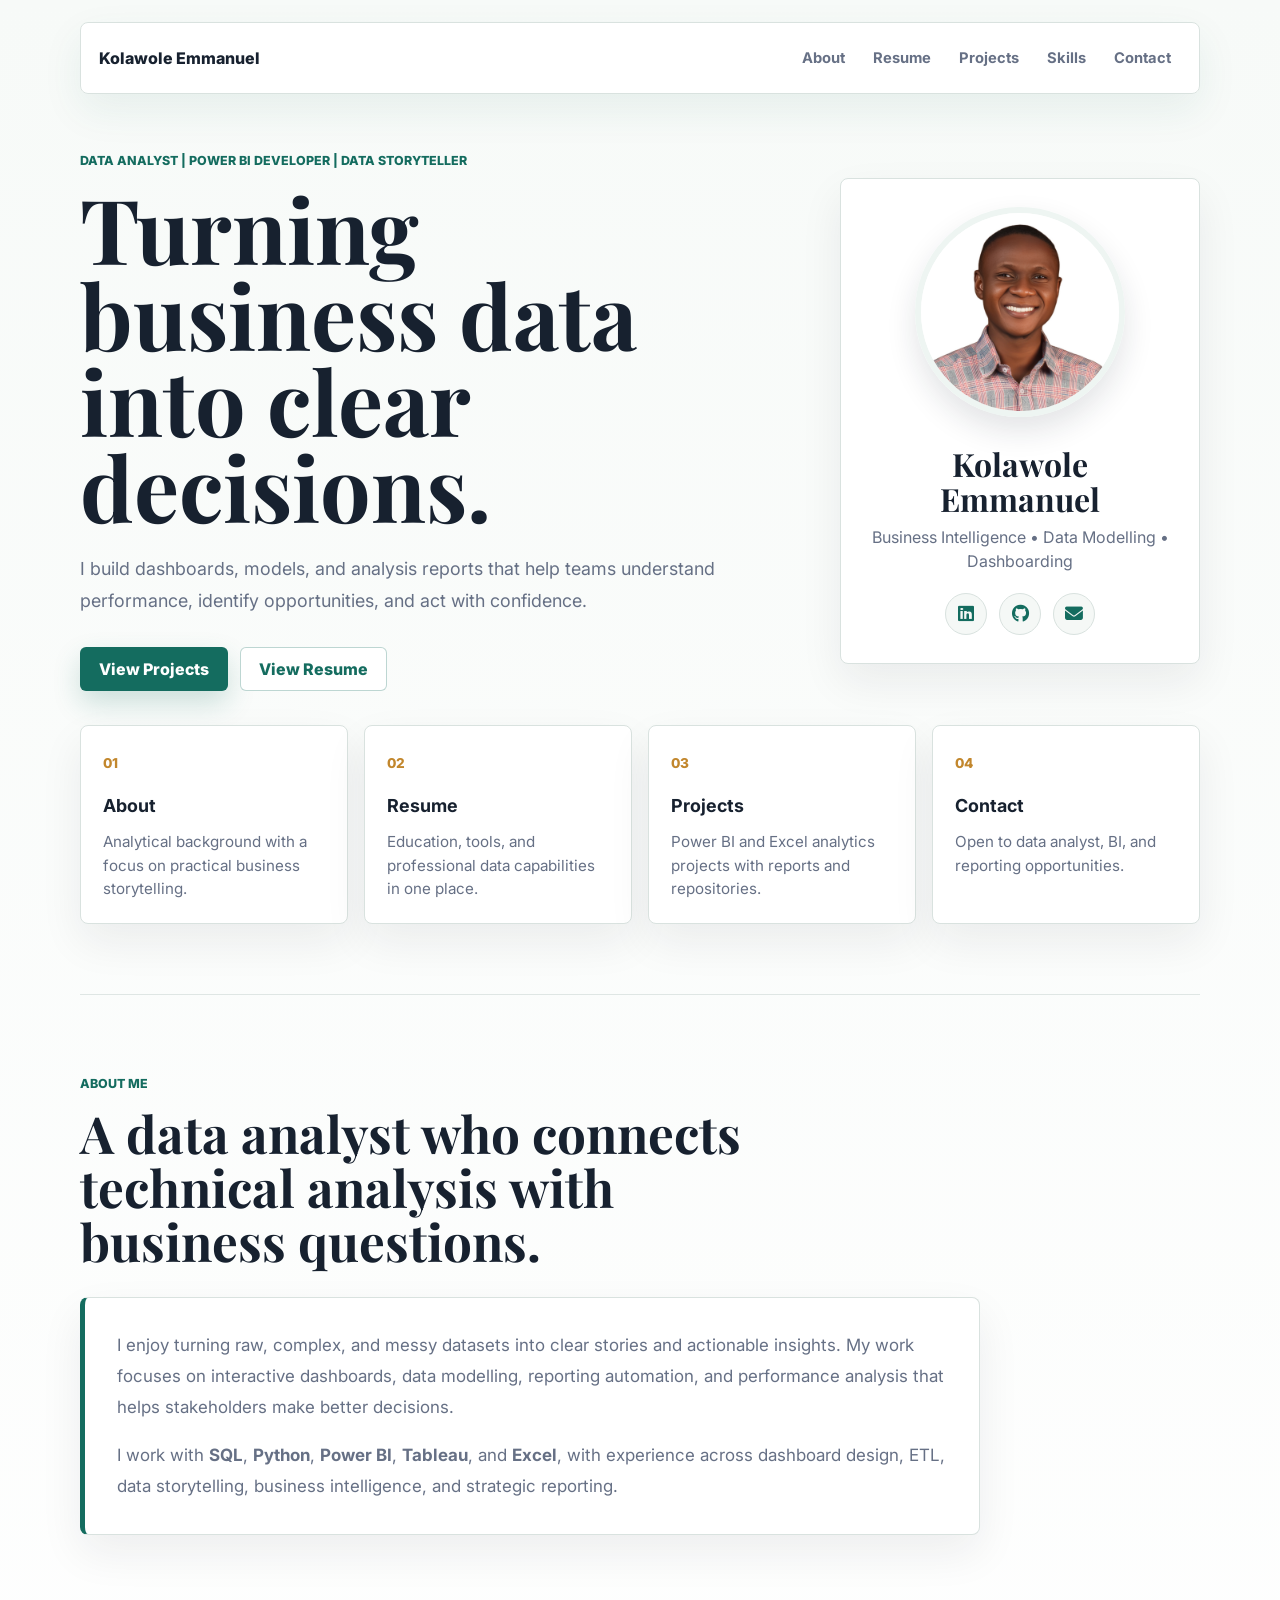
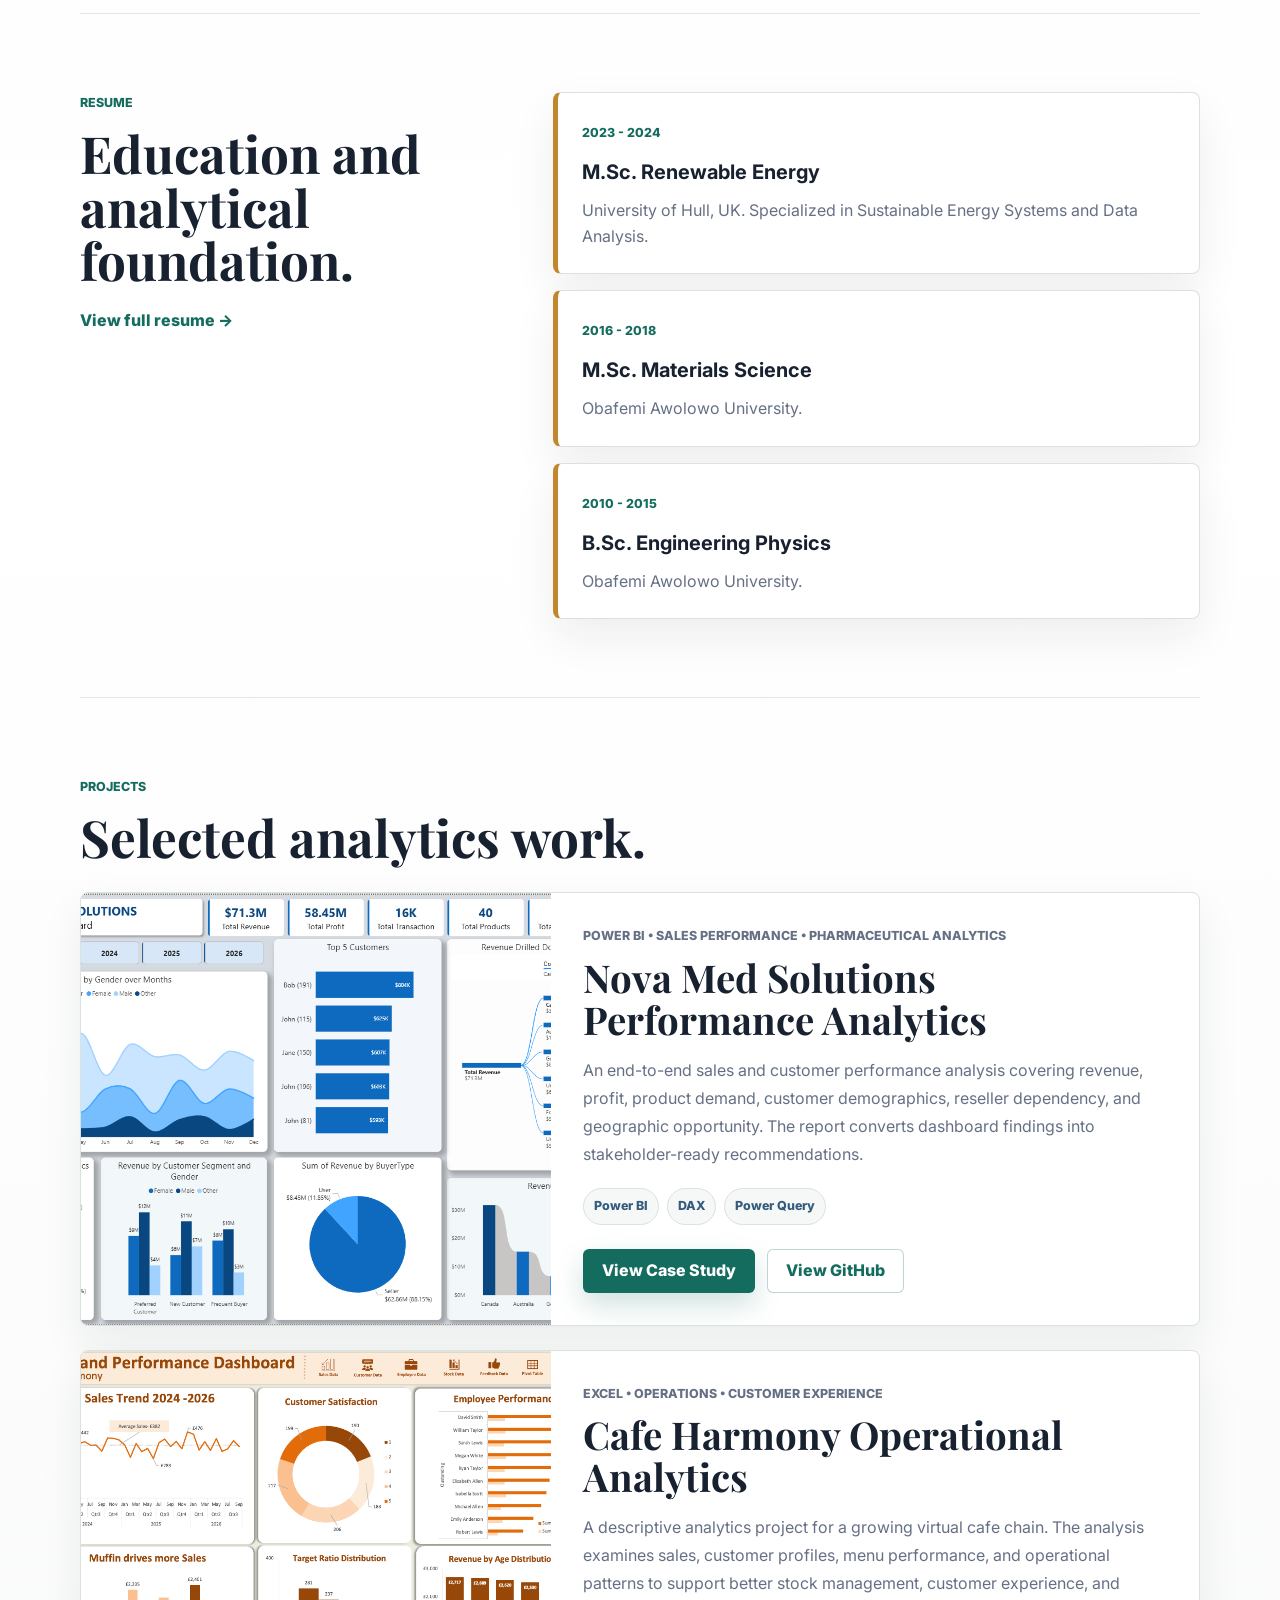
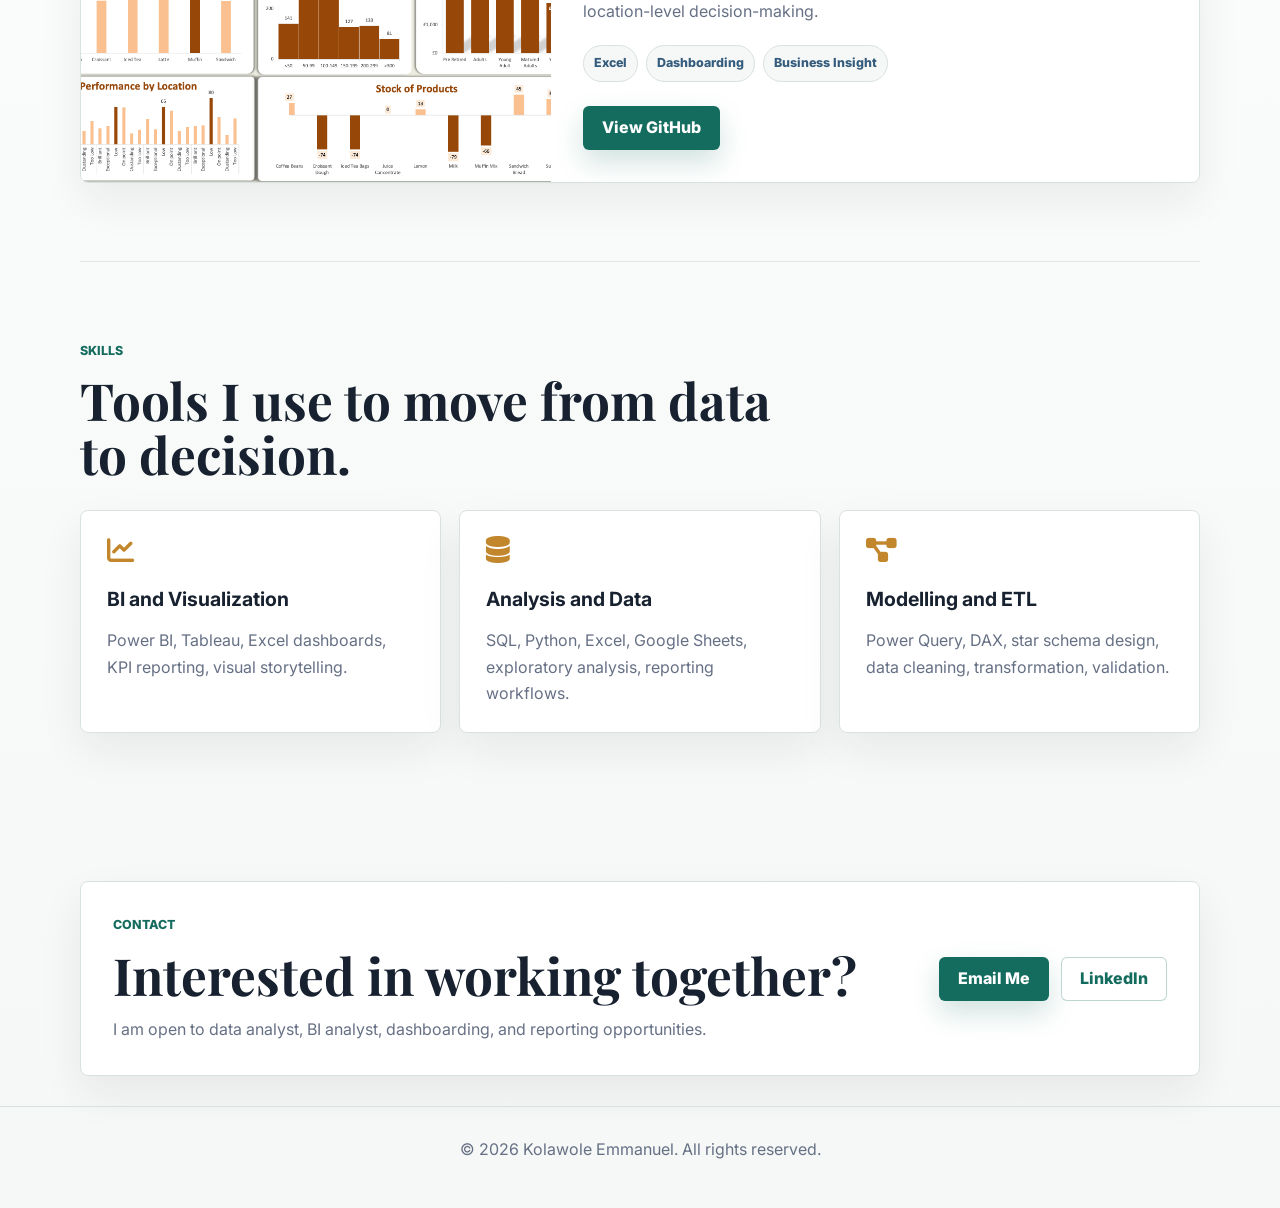
==== index.html @ 729e96c5 "Redesign portfolio homepage" ====
<!DOCTYPE html>
<html lang="en">
<head>
    <meta charset="UTF-8">
    <meta name="viewport" content="width=device-width, initial-scale=1.0">
    <title>Kolawole Emmanuel | Data Analyst Portfolio</title>

    <link rel="icon" type="image/png" sizes="32x32" href="favicon-32x32.png">
    <link rel="apple-touch-icon" href="favicon-32x32.png">

    <link rel="preconnect" href="https://fonts.googleapis.com">
    <link rel="preconnect" href="https://fonts.gstatic.com" crossorigin>
    <link href="https://fonts.googleapis.com/css2?family=Inter:wght@400;500;600;700;800&family=Playfair+Display:wght@600;700&display=swap" rel="stylesheet">

    <link rel="stylesheet" href="https://cdnjs.cloudflare.com/ajax/libs/font-awesome/6.4.2/css/all.min.css">
    <link rel="stylesheet" href="assets/css/style.css">
</head>
<body class="home-page">

<nav class="home-nav" aria-label="Main navigation">
    <a class="nav-brand" href="#home">Kolawole Emmanuel</a>
    <div class="nav-links">
        <a href="#about">About</a>
        <a href="#resume">Resume</a>
        <a href="#projects">Projects</a>
        <a href="#skills">Skills</a>
        <a href="#contact">Contact</a>
    </div>
</nav>

<main id="home">
    <section class="home-hero">
        <div class="hero-grid">
            <div class="hero-copy">
                <p class="eyebrow">Data Analyst | Power BI Developer | Data Storyteller</p>
                <h1>Turning business data into clear decisions.</h1>
                <p class="hero-summary">
                    I build dashboards, models, and analysis reports that help teams understand performance,
                    identify opportunities, and act with confidence.
                </p>
                <div class="hero-actions">
                    <a class="primary-action" href="#projects">View Projects</a>
                    <a class="secondary-action" href="assets/Mycv.pdf" target="_blank">View Resume</a>
                </div>
            </div>

            <aside class="profile-panel" aria-label="Profile summary">
                <img src="assets/images/profile-pic.jpg" alt="Kolawole Emmanuel" class="profile-portrait">
                <h2>Kolawole Emmanuel</h2>
                <p>Business Intelligence • Data Modelling • Dashboarding</p>
                <div class="profile-links">
                    <a href="https://www.linkedin.com/in/emmanuelokolawole" target="_blank" aria-label="LinkedIn"><i class="fab fa-linkedin"></i></a>
                    <a href="https://github.com/EmmaKola" target="_blank" aria-label="GitHub"><i class="fab fa-github"></i></a>
                    <a href="mailto:emmakola20@gmail.com" aria-label="Email"><i class="fas fa-envelope"></i></a>
                </div>
            </aside>
        </div>

        <div class="quick-cards" aria-label="Portfolio highlights">
            <a class="quick-card" href="#about">
                <span>01</span>
                <h3>About</h3>
                <p>Analytical background with a focus on practical business storytelling.</p>
            </a>
            <a class="quick-card" href="#resume">
                <span>02</span>
                <h3>Resume</h3>
                <p>Education, tools, and professional data capabilities in one place.</p>
            </a>
            <a class="quick-card" href="#projects">
                <span>03</span>
                <h3>Projects</h3>
                <p>Power BI and Excel analytics projects with reports and repositories.</p>
            </a>
            <a class="quick-card" href="#contact">
                <span>04</span>
                <h3>Contact</h3>
                <p>Open to data analyst, BI, and reporting opportunities.</p>
            </a>
        </div>
    </section>

    <section id="about" class="home-section">
        <div class="section-heading">
            <p class="eyebrow">About Me</p>
            <h2>A data analyst who connects technical analysis with business questions.</h2>
        </div>
        <div class="about-panel">
            <p>
                I enjoy turning raw, complex, and messy datasets into clear stories and actionable insights.
                My work focuses on interactive dashboards, data modelling, reporting automation, and performance
                analysis that helps stakeholders make better decisions.
            </p>
            <p>
                I work with <strong>SQL</strong>, <strong>Python</strong>, <strong>Power BI</strong>,
                <strong>Tableau</strong>, and <strong>Excel</strong>, with experience across dashboard design,
                ETL, data storytelling, business intelligence, and strategic reporting.
            </p>
        </div>
    </section>

    <section id="resume" class="home-section split-section">
        <div class="section-heading">
            <p class="eyebrow">Resume</p>
            <h2>Education and analytical foundation.</h2>
            <a class="text-link" href="assets/Mycv.pdf" target="_blank">View full resume →</a>
        </div>
        <div class="timeline">
            <article class="timeline-item">
                <span>2023 - 2024</span>
                <h3>M.Sc. Renewable Energy</h3>
                <p>University of Hull, UK. Specialized in Sustainable Energy Systems and Data Analysis.</p>
            </article>
            <article class="timeline-item">
                <span>2016 - 2018</span>
                <h3>M.Sc. Materials Science</h3>
                <p>Obafemi Awolowo University.</p>
            </article>
            <article class="timeline-item">
                <span>2010 - 2015</span>
                <h3>B.Sc. Engineering Physics</h3>
                <p>Obafemi Awolowo University.</p>
            </article>
        </div>
    </section>

    <section id="projects" class="home-section">
        <div class="section-heading">
            <p class="eyebrow">Projects</p>
            <h2>Selected analytics work.</h2>
        </div>

        <div class="featured-projects">
            <article class="featured-project">
                <img src="assets/images/Nova Med Customer Dashboard.png" alt="Nova Med Solutions dashboard preview">
                <div class="project-details">
                    <p class="project-type">Power BI • Sales Performance • Pharmaceutical Analytics</p>
                    <h3>Nova Med Solutions Performance Analytics</h3>
                    <p>
                        An end-to-end sales and customer performance analysis covering revenue, profit,
                        product demand, customer demographics, reseller dependency, and geographic opportunity.
                        The report converts dashboard findings into stakeholder-ready recommendations.
                    </p>
                    <div class="project-meta">
                        <span>Power BI</span>
                        <span>DAX</span>
                        <span>Power Query</span>
                    </div>
                    <div class="project-actions">
                        <a class="primary-action" href="project.html">View Case Study</a>
                        <a class="secondary-action" href="https://github.com/EmmaKola/Nova-Med-Solutions" target="_blank">View GitHub</a>
                    </div>
                </div>
            </article>

            <article class="featured-project">
                <img src="assets/images/Cafe-Harmony.png" alt="Cafe Harmony analytics dashboard preview">
                <div class="project-details">
                    <p class="project-type">Excel • Operations • Customer Experience</p>
                    <h3>Cafe Harmony Operational Analytics</h3>
                    <p>
                        A descriptive analytics project for a growing virtual cafe chain. The analysis examines
                        sales, customer profiles, menu performance, and operational patterns to support better
                        stock management, customer experience, and location-level decision-making.
                    </p>
                    <div class="project-meta">
                        <span>Excel</span>
                        <span>Dashboarding</span>
                        <span>Business Insight</span>
                    </div>
                    <div class="project-actions">
                        <a class="primary-action" href="https://github.com/EmmaKola/Cafe-Harmony-Operational-Analytics" target="_blank">View GitHub</a>
                    </div>
                </div>
            </article>
        </div>
    </section>

    <section id="skills" class="home-section">
        <div class="section-heading">
            <p class="eyebrow">Skills</p>
            <h2>Tools I use to move from data to decision.</h2>
        </div>
        <div class="skill-grid">
            <div class="skill-card">
                <i class="fas fa-chart-line"></i>
                <h3>BI and Visualization</h3>
                <p>Power BI, Tableau, Excel dashboards, KPI reporting, visual storytelling.</p>
            </div>
            <div class="skill-card">
                <i class="fas fa-database"></i>
                <h3>Analysis and Data</h3>
                <p>SQL, Python, Excel, Google Sheets, exploratory analysis, reporting workflows.</p>
            </div>
            <div class="skill-card">
                <i class="fas fa-diagram-project"></i>
                <h3>Modelling and ETL</h3>
                <p>Power Query, DAX, star schema design, data cleaning, transformation, validation.</p>
            </div>
        </div>
    </section>

    <section id="contact" class="home-section contact-strip">
        <div>
            <p class="eyebrow">Contact</p>
            <h2>Interested in working together?</h2>
            <p>I am open to data analyst, BI analyst, dashboarding, and reporting opportunities.</p>
        </div>
        <div class="contact-actions">
            <a class="primary-action" href="mailto:emmakola20@gmail.com">Email Me</a>
            <a class="secondary-action" href="https://www.linkedin.com/in/emmanuelokolawole" target="_blank">LinkedIn</a>
        </div>
    </section>
</main>

<footer class="home-footer">
    <p>&copy; 2026 Kolawole Emmanuel. All rights reserved.</p>
</footer>

<script src="assets/js/main.js"></script>

</body>
</html>
---- assets/css/style.css ----
/* --- 1. Variables (Modern Tech Palette) --- */
:root {
    /* This template uses a professional "Modern Tech" color scheme. */
    --primary-color: #1A2A4C;   /* Midnight Blue */
    --secondary-color: #3D5A80; /* Slate Blue */
    --accent-color: #29B6F6;    /* Vivid Sky Blue */

    /* --- Shared Variables (These usually don't need to change) --- */
    --light-bg-color: #F8F9FA;
    --white-color: #ffffff;
    --dark-text-color: #343A40;
    --light-text-color: #6c757d;
    --card-bg-color: #ffffff;
    
    /* Fonts */
    --font-heading: 'Playfair Display', serif;
    --font-body: 'Lato', sans-serif;
}

/* --- 2. Base & Reset Styles --- */
* {
    margin: 0;
    padding: 0;
    box-sizing: border-box;
}

html {
    scroll-behavior: smooth;
}

body {
    font-family: var(--font-body);
    font-weight: 400;
    line-height: 1.8;
    background-color: var(--light-bg-color);
    color: var(--dark-text-color);
}

.container {
    width: 90%;
    max-width: 1100px;
    margin: 0 auto;
    padding: 0 20px;
}

a {
    text-decoration: none;
    color: var(--accent-color);
    transition: all 0.3s ease-in-out;
}

a:hover {
    opacity: 0.8;
}

img {
    max-width: 100%;
    height: auto;
}

/* --- 3. Header --- */
header {
    background: var(--primary-color);
    color: var(--white-color);
    padding: 70px 0;
    text-align: center;
}

header h1 {
    font-family: var(--font-heading);
    font-size: 4rem;
    font-weight: 700;
    margin-bottom: 15px;
    letter-spacing: 1px;
}

header p {
    font-size: 1.3rem;
    font-weight: 300;
    opacity: 0.9;
    margin-bottom: 35px;
}

/* --- 3.5 Social Icons --- */
.social-links a {
    color: var(--white-color);
    font-size: 1.6rem;
    margin: 0 15px;
    transition: transform 0.3s ease, color 0.3s ease;
    display: inline-block;
}

.social-links a:hover {
    color: var(--accent-color);
    transform: translateY(-3px);
}

/* --- 4. Navigation --- */
nav {
    background-color: rgba(26, 42, 76, 0.95); /* Adjusted for new primary color */
    backdrop-filter: blur(5px);
    position: sticky;
    top: 0;
    z-index: 1000;
    border-bottom: 1px solid var(--secondary-color);
}

nav ul {
    display: flex;
    justify-content: center;
    list-style: none;
    padding: 10px 0;
}

nav ul li a {
    color: var(--white-color);
    font-weight: 400;
    padding: 15px 25px;
    font-size: 1rem;
    letter-spacing: 0.5px;
    position: relative;
}

nav ul li a::after {
    content: '';
    position: absolute;
    bottom: 10px;
    left: 50%;
    transform: translateX(-50%);
    width: 0;
    height: 2px;
    background-color: var(--accent-color);
    transition: width 0.4s ease;
}

nav ul li a:hover::after {
    width: 50%;
}

/* --- 5. Sections --- */
.section {
    padding: 100px 0;
}

.section h2 {
    text-align: center;
    font-family: var(--font-heading);
    font-size: 3rem;
    font-weight: 700;
    margin-bottom: 70px;
    position: relative;
    color: var(--primary-color);
}

.section h2::after {
    content: '';
    position: absolute;
    bottom: -20px;
    left: 50%;
    transform: translateX(-50%);
    width: 70px;
    height: 3px;
    background: var(--accent-color);
}

/* --- 5.1 About Section --- */
.about-content {
    display: flex;
    align-items: center;
    gap: 60px;
    max-width: 960px;
    margin: 0 auto;
    text-align: left;
}

.profile-photo {
    width: 280px;
    height: 280px;
    border-radius: 50%;
    object-fit: cover;
    border: 7px solid var(--white-color);
    box-shadow: 0 10px 30px rgba(0, 0, 0, 0.1);
}

.about-text {
    flex: 1;
}

.about-text p {
    font-size: 1.1rem;
    margin-bottom: 15px;
    line-height: 1.9;
}

/* --- 5.5 Project Cards --- */
.projects-grid {
    display: grid;
    grid-template-columns: repeat(auto-fit, minmax(340px, 1fr));
    gap: 40px;
}

.project-card {
    background: var(--card-bg-color);
    border-radius: 5px;
    overflow: hidden;
    box-shadow: 0 8px 25px rgba(0, 0, 0, 0.05);
    transition: transform 0.4s ease, box-shadow 0.4s ease;
    display: flex;
    flex-direction: column;
}

.project-card:hover {
    transform: translateY(-12px);
    box-shadow: 0 20px 40px rgba(0, 0, 0, 0.1);
}

.project-card img {
    width: 100%;
    height: 220px;
    object-fit: cover;
}

.project-card-content {
    padding: 30px;
    flex-grow: 1;
    display: flex;
    flex-direction: column;
}

.project-card-content h3 {
    font-family: var(--font-heading);
    font-size: 1.8rem;
    margin-bottom: 15px;
    color: var(--primary-color);
}

.project-card-content p {
    color: var(--light-text-color);
    margin-bottom: 30px;
    flex-grow: 1;
}

.project-buttons {
    display: flex;
    gap: 15px;
    margin-top: auto;
}

.btn {
    display: inline-block;
    background: var(--primary-color);
    color: var(--white-color);
    padding: 12px 20px;
    border-radius: 5px;
    font-weight: 700;
    text-align: center;
    transition: all 0.3s ease;
    flex: 1;
    letter-spacing: 0.5px;
    border: 2px solid transparent;
}

.btn:hover {
    background: var(--accent-color);
    color: var(--white-color);
    transform: translateY(-2px);
}

.btn-secondary {
    background: transparent;
    color: var(--primary-color);
    border: 2px solid var(--primary-color);
}

.btn-secondary:hover {
    background: var(--primary-color);
    color: var(--white-color);
}


/* --- 6. Tabular Skills Section --- */
#skills .container {
    max-width: 1100px;
}

.skills-table {
    display: grid;
    grid-template-columns: repeat(3, 1fr);
    gap: 20px;
    margin-top: 50px;
    background-color: var(--card-bg-color);
    padding: 40px;
    border-radius: 8px;
    box-shadow: 0 10px 40px rgba(0, 0, 0, 0.07);
}

.skill-column {
    padding: 0 20px;
}

.skill-column:not(:last-child) {
    border-right: 1px solid #e9ecef;
}

.skill-header {
    display: flex;
    align-items: center;
    margin-bottom: 25px;
}

.skill-header i {
    font-size: 2rem;
    color: var(--accent-color);
    margin-right: 15px;
    width: 40px;
}

.skill-header h3 {
    font-family: var(--font-heading);
    font-size: 1.7rem;
    color: var(--primary-color);
}

.skill-list {
    list-style: none;
    padding-left: 0;
}

.skill-list li {
    padding: 12px 0;
    font-size: 1.05rem;
    color: var(--dark-text-color);
    border-bottom: 1px solid #f1f3f5;
    position: relative;
    padding-left: 25px;
}

.skill-list li::before {
    content: '›';
    position: absolute;
    left: 0;
    top: 12px;
    color: var(--accent-color);
    font-weight: 700;
    font-size: 1.2rem;
}

.skill-list li:last-child {
    border-bottom: none;
}

/* --- 7. Contact Form --- */
#contact .container {
    max-width: 800px;
}

.contact-form {
    max-width: 700px;
    margin: 0 auto;
    background: var(--card-bg-color);
    padding: 40px;
    border-radius: 8px;
    box-shadow: 0 10px 40px rgba(0, 0, 0, 0.07);
}

.form-group {
    margin-bottom: 25px;
}

.contact-form label {
    display: block;
    margin-bottom: 8px;
    font-weight: 500;
    font-size: 1rem;
    color: var(--dark-text-color);
}

.contact-form input,
.contact-form textarea {
    width: 100%;
    padding: 15px;
    border: 1px solid #ccc;
    border-radius: 5px;
    font-family: var(--font-body);
    font-size: 1rem;
    transition: border-color 0.3s ease, box-shadow 0.3s ease;
}

.contact-form input:focus,
.contact-form textarea:focus {
    outline: none;
    border-color: var(--accent-color);
    box-shadow: 0 0 0 3px rgba(41, 182, 246, 0.25); /* Adjusted for new accent color */
}

.contact-form button.btn {
    width: 100%;
    padding: 15px;
    font-size: 1.1rem;
    font-weight: 700;
    letter-spacing: 0.5px;
    border: none;
    cursor: pointer;
}

/* --- 8. Footer --- */
footer {
    background: var(--primary-color);
    color: var(--white-color);
    text-align: center;
    padding: 40px 0;
    margin-top: 80px;
}

footer p {
    opacity: 0.7;
}

/* -----------------------------------------
   RECRUITER PORTFOLIO HOMEPAGE
------------------------------------------*/

.home-page {
    --home-ink: #17212f;
    --home-muted: #667085;
    --home-line: #d9e2df;
    --home-surface: #ffffff;
    --home-soft: #f5f8f6;
    --home-green: #146c5f;
    --home-green-dark: #0e4f46;
    --home-gold: #c2872d;
    --home-blue: #355c7d;
    font-family: 'Inter', var(--font-body);
    color: var(--home-ink);
    background:
        linear-gradient(180deg, #f7faf8 0%, #ffffff 45%, #f5f8f6 100%);
}

.home-page main {
    width: min(1120px, calc(100% - 40px));
    margin: 0 auto;
}

.home-nav {
    width: min(1120px, calc(100% - 40px));
    margin: 22px auto 0;
    padding: 14px 18px;
    background: rgba(255, 255, 255, 0.92);
    border: 1px solid var(--home-line);
    border-radius: 8px;
    box-shadow: 0 16px 40px rgba(20, 108, 95, 0.08);
    display: flex;
    justify-content: space-between;
    align-items: center;
    position: sticky;
    top: 12px;
    z-index: 50;
    backdrop-filter: blur(12px);
}

.home-nav .nav-brand {
    color: var(--home-ink);
    font-weight: 800;
    letter-spacing: 0;
}

.home-nav .nav-links {
    display: flex;
    gap: 8px;
    align-items: center;
}

.home-nav .nav-links a {
    color: var(--home-muted);
    font-weight: 700;
    font-size: 0.92rem;
    padding: 8px 10px;
    border-radius: 6px;
}

.home-nav .nav-links a:hover {
    color: var(--home-green);
    background: rgba(20, 108, 95, 0.08);
    opacity: 1;
}

.home-hero {
    min-height: calc(100vh - 96px);
    display: flex;
    flex-direction: column;
    justify-content: center;
    gap: 34px;
    padding: 56px 0 70px;
}

.hero-grid {
    display: grid;
    grid-template-columns: minmax(0, 1.25fr) 360px;
    gap: 44px;
    align-items: center;
}

.eyebrow {
    color: var(--home-green);
    font-size: 0.78rem;
    font-weight: 800;
    letter-spacing: 0;
    text-transform: uppercase;
    margin-bottom: 12px;
}

.hero-copy h1,
.section-heading h2,
.contact-strip h2 {
    font-family: 'Playfair Display', var(--font-heading);
    letter-spacing: 0;
    color: var(--home-ink);
}

.hero-copy h1 {
    font-size: clamp(3rem, 7vw, 6.4rem);
    line-height: 0.96;
    max-width: 780px;
    margin-bottom: 24px;
}

.hero-summary {
    max-width: 650px;
    color: var(--home-muted);
    font-size: 1.12rem;
    line-height: 1.8;
    margin-bottom: 30px;
}

.hero-actions,
.project-actions,
.contact-actions {
    display: flex;
    flex-wrap: wrap;
    gap: 12px;
}

.primary-action,
.secondary-action {
    display: inline-flex;
    align-items: center;
    justify-content: center;
    min-height: 44px;
    padding: 11px 18px;
    border-radius: 6px;
    font-weight: 800;
    line-height: 1.2;
    border: 1px solid transparent;
}

.primary-action {
    background: var(--home-green);
    color: #ffffff;
    box-shadow: 0 12px 28px rgba(20, 108, 95, 0.2);
}

.primary-action:hover {
    background: var(--home-green-dark);
    color: #ffffff;
    opacity: 1;
    transform: translateY(-2px);
}

.secondary-action {
    color: var(--home-green);
    border-color: rgba(20, 108, 95, 0.28);
    background: #ffffff;
}

.secondary-action:hover {
    border-color: var(--home-green);
    color: var(--home-green-dark);
    opacity: 1;
    transform: translateY(-2px);
}

.profile-panel,
.quick-card,
.about-panel,
.timeline-item,
.featured-project,
.skill-card,
.contact-strip {
    background: var(--home-surface);
    border: 1px solid var(--home-line);
    border-radius: 8px;
    box-shadow: 0 18px 44px rgba(23, 33, 47, 0.07);
}

.profile-panel {
    padding: 28px;
    text-align: center;
}

.profile-portrait {
    width: 210px;
    height: 210px;
    object-fit: cover;
    border-radius: 50%;
    border: 6px solid #eef5f2;
    box-shadow: 0 14px 30px rgba(23, 33, 47, 0.12);
    margin-bottom: 20px;
}

.profile-panel h2 {
    font-family: 'Playfair Display', var(--font-heading);
    color: var(--home-ink);
    font-size: 2rem;
    line-height: 1.1;
    margin-bottom: 8px;
}

.profile-panel p {
    color: var(--home-muted);
    line-height: 1.5;
}

.profile-links {
    display: flex;
    justify-content: center;
    gap: 12px;
    margin-top: 20px;
}

.profile-links a {
    width: 42px;
    height: 42px;
    display: inline-grid;
    place-items: center;
    border-radius: 50%;
    background: var(--home-soft);
    color: var(--home-green);
    border: 1px solid var(--home-line);
    font-size: 1.12rem;
}

.profile-links a:hover {
    background: var(--home-green);
    color: #ffffff;
    opacity: 1;
}

.quick-cards {
    display: grid;
    grid-template-columns: repeat(4, 1fr);
    gap: 16px;
}

.quick-card {
    padding: 22px;
    color: var(--home-ink);
}

.quick-card:hover {
    transform: translateY(-4px);
    opacity: 1;
    border-color: rgba(20, 108, 95, 0.34);
}

.quick-card span {
    display: inline-block;
    color: var(--home-gold);
    font-weight: 800;
    font-size: 0.85rem;
    margin-bottom: 14px;
}

.quick-card h3,
.skill-card h3,
.timeline-item h3,
.project-details h3 {
    color: var(--home-ink);
    letter-spacing: 0;
}

.quick-card h3 {
    font-size: 1.12rem;
    margin-bottom: 8px;
}

.quick-card p {
    color: var(--home-muted);
    line-height: 1.55;
    font-size: 0.95rem;
}

.home-section {
    padding: 78px 0;
    border-top: 1px solid rgba(217, 226, 223, 0.8);
}

.section-heading {
    max-width: 720px;
    margin-bottom: 28px;
}

.section-heading h2,
.contact-strip h2 {
    font-size: clamp(2.1rem, 4vw, 3.5rem);
    line-height: 1.05;
}

.about-panel {
    padding: 32px;
    max-width: 900px;
    border-left: 5px solid var(--home-green);
}

.about-panel p {
    color: var(--home-muted);
    font-size: 1.06rem;
    line-height: 1.85;
}

.about-panel p + p {
    margin-top: 16px;
}

.split-section {
    display: grid;
    grid-template-columns: 0.8fr 1.2fr;
    gap: 42px;
    align-items: start;
}

.text-link {
    display: inline-block;
    margin-top: 18px;
    color: var(--home-green);
    font-weight: 800;
}

.timeline {
    display: grid;
    gap: 16px;
}

.timeline-item {
    padding: 24px;
    border-left: 5px solid var(--home-gold);
}

.timeline-item span,
.project-type {
    color: var(--home-green);
    font-size: 0.78rem;
    font-weight: 800;
    letter-spacing: 0;
    text-transform: uppercase;
}

.timeline-item h3 {
    margin: 8px 0;
    font-size: 1.25rem;
}

.timeline-item p {
    color: var(--home-muted);
    line-height: 1.6;
}

.featured-projects {
    display: grid;
    gap: 24px;
}

.featured-project {
    display: grid;
    grid-template-columns: 42% 1fr;
    overflow: hidden;
}

.featured-project img {
    width: 100%;
    height: 100%;
    min-height: 330px;
    object-fit: cover;
    background: var(--home-soft);
}

.project-details {
    padding: 32px;
}

.project-details h3 {
    font-family: 'Playfair Display', var(--font-heading);
    font-size: clamp(1.75rem, 3vw, 2.45rem);
    line-height: 1.08;
    margin: 10px 0 16px;
}

.project-details p {
    color: var(--home-muted);
    line-height: 1.75;
}

.project-meta {
    display: flex;
    flex-wrap: wrap;
    gap: 8px;
    margin: 20px 0 24px;
}

.project-meta span {
    background: var(--home-soft);
    color: var(--home-blue);
    border: 1px solid var(--home-line);
    border-radius: 999px;
    padding: 6px 10px;
    font-weight: 800;
    font-size: 0.78rem;
}

.skill-grid {
    display: grid;
    grid-template-columns: repeat(3, 1fr);
    gap: 18px;
}

.skill-card {
    padding: 26px;
}

.skill-card i {
    color: var(--home-gold);
    font-size: 1.7rem;
    margin-bottom: 18px;
}

.skill-card h3 {
    font-size: 1.22rem;
    margin-bottom: 10px;
}

.skill-card p {
    color: var(--home-muted);
    line-height: 1.65;
}

.contact-strip {
    display: flex;
    align-items: center;
    justify-content: space-between;
    gap: 24px;
    padding: 32px;
    margin: 70px 0 30px;
    border-top: 1px solid var(--home-line);
}

.contact-strip p:not(.eyebrow) {
    color: var(--home-muted);
    margin-top: 12px;
}

.home-footer {
    background: transparent;
    color: var(--home-muted);
    margin-top: 0;
    padding: 28px 20px 44px;
    border-top: 1px solid var(--home-line);
}

.home-footer p {
    opacity: 1;
}

@media (max-width: 920px) {
    .home-nav {
        align-items: flex-start;
        gap: 14px;
        flex-direction: column;
    }

    .home-nav .nav-links {
        width: 100%;
        flex-wrap: wrap;
    }

    .hero-grid,
    .split-section,
    .featured-project {
        grid-template-columns: 1fr;
    }

    .profile-panel {
        max-width: 420px;
        margin: 0 auto;
    }

    .quick-cards,
    .skill-grid {
        grid-template-columns: repeat(2, 1fr);
    }

    .featured-project img {
        min-height: 260px;
    }
}

@media (max-width: 640px) {
    .home-page main,
    .home-nav {
        width: min(100% - 24px, 1120px);
    }

    .home-nav .nav-links a {
        padding: 7px 8px;
        font-size: 0.86rem;
    }

    .home-hero {
        padding-top: 38px;
        min-height: auto;
    }

    .quick-cards,
    .skill-grid {
        grid-template-columns: 1fr;
    }

    .profile-portrait {
        width: 170px;
        height: 170px;
    }

    .about-panel,
    .project-details,
    .timeline-item,
    .skill-card,
    .contact-strip {
        padding: 22px;
    }

    .contact-strip {
        flex-direction: column;
        align-items: flex-start;
    }

    .project-actions,
    .hero-actions,
    .contact-actions {
        width: 100%;
    }

    .primary-action,
    .secondary-action {
        width: 100%;
    }
}

/* --- 9. Responsive Design --- */
@media (max-width: 992px) {
    .skills-table {
        grid-template-columns: 1fr 1fr;
    }
    .skill-column:nth-child(2) {
        border-right: none;
    }
}

@media (max-width: 768px) {
    header h1 {
        font-size: 2.8rem;
    }
    
    .about-content {
        flex-direction: column;
        text-align: center;
    }

    #projects .container {
        padding: 0 5px; 
    }

    .projects-grid {
        grid-template-columns: repeat(2, 1fr);
    }

    .skills-table {
        grid-template-columns: 1fr;
        padding: 20px;
        gap: 40px;
    }

    .skill-column:not(:last-child) {
        border-right: none;
        border-bottom: 1px solid #e9ecef;
        padding-bottom: 30px;
    }
}

#education {
    margin-top: 2rem;
}

#education h3 {
     font-family: var(--font-heading);
    font-size: 1.8rem;
    font-weight: 600;
    color: #1A2A4C;
    margin-bottom: 1.5rem;
}

.education-item {
    background: #ffffff;
    padding: 1.5rem;
    border-radius: 12px;
    margin-bottom: 1.2rem;
    box-shadow: 0 4px 12px rgba(0,0,0,0.08);
    transition: transform 0.25s ease, box-shadow 0.25s ease;
    border-left: 5px solid #29B6F6; /* Accent stripe */
}

.education-item:hover {
    transform: translateY(-4px);
    box-shadow: 0 8px 20px rgba(0,0,0,0.12);
}

.education-item h4 {
    margin-bottom: 0.5rem;
    color: #1A2A4C;
}

.education-item p {
    line-height: 1.6;
    color: #444;
}

/* -----------------------------------------
   NOVA MED SOLUTIONS PAGE STYLES
------------------------------------------*/

/* Back Button */
.back-btn {
    position: fixed;
    top: 20px;
    left: 20px;
    font-size: 1.4rem;
    color: var(--primary-color);
    text-decoration: none;
    z-index: 1000;
    transition: 0.3s ease;
}

.back-btn:hover {
    color: var(--accent-color);
}

/* Hero Section */
.hero {
    background: linear-gradient(to right, var(--primary-color), var(--secondary-color));
    color: var(--white-color);
    padding: 6rem 2rem;
    text-align: center;
}

.hero h1 {
    font-family: var(--font-heading);
    font-size: 3rem;
    margin-bottom: 0.5rem;
}

.hero p {
    font-size: 1.2rem;
    opacity: 0.9;
}

/* Updated Hero Buttons */
.hero-buttons {
    margin-top: 2rem;
}

.hero-btn {
    display: inline-block;
    padding: 0.9rem 1.8rem;
    margin: 0.5rem;
    background: var(--white-color);
    color: var(--primary-color);
    border-radius: 8px;
    font-weight: 600;
    text-decoration: none;
    transition: 0.3s ease;
    border: 2px solid transparent;
}

.hero-btn:hover {
    transform: translateY(-3px);
    background: var(--accent-color);
    color: var(--white-color);
    border-color: var(--accent-color);
}

.hero-btn.secondary {
    background: transparent;
    border: 2px solid var(--white-color);
    color: var(--white-color);
}

.hero-btn.secondary:hover {
    background: var(--accent-color);
    color: var(--white-color);
    border-color: var(--accent-color);
}

/* Project page hero — split layout with imagery */
.project-hero {
    padding: 4.5rem 1.5rem 5rem;
    text-align: left;
}

.project-hero-inner {
    max-width: 1120px;
    margin: 0 auto;
    display: grid;
    grid-template-columns: 1fr 1fr;
    gap: clamp(2rem, 5vw, 3.5rem);
    align-items: center;
}

.project-hero .hero-content {
    text-align: left;
}

.project-hero .hero-content h1,
.project-hero .hero-content p {
    text-align: left;
}

.project-hero .hero-buttons {
    justify-content: flex-start;
    display: flex;
    flex-wrap: wrap;
    gap: 0.5rem;
    margin-top: 1.75rem;
}

.project-hero .hero-buttons .hero-btn {
    margin: 0;
}

.project-hero-visual {
    position: relative;
}

.project-hero-frame {
    margin: 0;
    border-radius: 16px;
    overflow: hidden;
    box-shadow:
        0 24px 48px rgba(0, 0, 0, 0.22),
        0 0 0 1px rgba(255, 255, 255, 0.12);
    aspect-ratio: 4 / 3;
    background: rgba(255, 255, 255, 0.08);
}

.project-hero-frame img {
    width: 100%;
    height: 100%;
    object-fit: cover;
    object-position: center;
    display: block;
}

@media (max-width: 900px) {
    .project-hero-inner {
        grid-template-columns: 1fr;
        text-align: center;
    }

    .project-hero .hero-content,
    .project-hero .hero-content h1,
    .project-hero .hero-content p {
        text-align: center;
    }

    .project-hero .hero-buttons {
        justify-content: center;
    }

    .project-hero-visual {
        order: -1;
        max-width: 520px;
        margin: 0 auto;
    }
}

@media (max-width: 480px) {
    .project-hero {
        padding: 3.5rem 1.25rem 4rem;
    }

    .project-hero .hero-content h1 {
        font-size: 2.25rem;
    }
}


/* Tabs */
.tabs {
    display: flex;
    justify-content: center;
    margin-top: 2rem;
    gap: 10px;
}

.tab-btn {
    padding: 0.8rem 1.4rem;
    border: none;
    background: #e5e7eb;
    border-radius: 8px;
    cursor: pointer;
    transition: 0.3s ease;
    font-weight: 600;
}

.tab-btn.active,
.tab-btn:hover {
    background: var(--primary-color);
    color: var(--white-color);
}

/* Tab Content */
.tab-content {
    display: none;
    padding: 2rem;
}

.tab-content.active {
    display: block;
}

/* Cards for Nova Med Page */
.card {
    background: var(--white-color);
    padding: 2rem;
    margin: 1.5rem auto;
    border-radius: 12px;
    box-shadow: 0 8px 25px rgba(0,0,0,0.08);
    max-width: 900px;
    transition: transform 0.3s ease, box-shadow 0.3s ease;

}

.card:hover {
    transform: scale(1.02);
    
}

.card h2 {
    font-family: var(--font-heading);
    color: var(--primary-color);
    margin-bottom: 1rem;
}

.card-section-figure {
    width: 100%;
    max-width: 100%;
    margin: 0 0 1.75rem;
    border-radius: 14px;
    overflow: hidden;
    box-shadow:
        0 16px 40px rgba(0, 0, 0, 0.1),
        0 4px 12px rgba(0, 0, 0, 0.06);
    border: 1px solid rgba(0, 0, 0, 0.06);
    transition: box-shadow 0.35s ease;
}

.card:hover .card-section-figure {
    box-shadow:
        0 20px 48px rgba(0, 0, 0, 0.12),
        0 6px 16px rgba(0, 0, 0, 0.07);
}

.card-section-figure img {
    width: 100%;
    height: auto;
    display: block;
    object-fit: cover;
    object-position: center;
}


.spaced {
    margin-top: 1.5rem; /* increase or decrease as needed */
}

.business-list {
    margin-left: 1.5rem; /* moves bullets inward */
    margin-top: 1rem;
    line-height: 1.7;
}

.business-list li {
    margin-bottom: 1rem;
    color: var(--dark-text-color);
}

.objectives-list {
    margin-left: 1.5rem; /* indent the list */
    margin-top: 1rem;
    line-height: 1.7;
}

.objectives-list li {
    margin-bottom: 1rem;
    color: var(--dark-text-color);
}
.process-list {
    margin-left: 1.5rem; /* indent the list */
    margin-top: 1rem;
    line-height: 1.7;
}

.process-list li {
    margin-bottom: 1rem;
    color: var(--dark-text-color);
}

/* -----------------------------------------
  Insight Section Styles
------------------------------------------*/

/* Accordion */

.accordion {
    max-width: 900px;   /* Controls how narrow the whole card becomes */
    margin: 0 auto 30px auto; /* Centres it */
}

.accordion-btn {
    width: 100%;
    padding: 1rem;
    background: var(--primary-color);
    color: var(--white-color);
    border: none;
    border-radius: 8px;
    cursor: pointer;
    margin-top: 1rem;
    font-weight: 600;
    transition: background-color 0.25s ease, transform 0.25s ease;
    transform: scale(1);
    transform-origin: center;
}

.accordion-btn:hover {
    background: #29B6F6;
    transform: scale(1.04);  /* Controls how the button zooms out */
}

.accordion-btn:active {
    transform: scale(1.02);
}

.accordion-content {
    display: none;
    background: var(--white-color);
    padding: 1rem;
    margin-top: 0.5rem;
    border-radius: 8px;
    box-shadow: 0 8px 20px rgba(0,0,0,0.08);
    padding: 35px 40px;   /* Increase these numbers for more breathing room */
}
.accordion-content p {
    margin-bottom: 18px;
    line-height: 1.6;
}
    
.accordion-content.show {
    display: block;
}

.chart-container {
    display: flex;
    justify-content: center;
    margin: 40px auto;
    overflow: visible;
}

.chart-card {
    background: #ffffff;
    padding: 9px;
    border-radius: 12px;
    max-width: 650px; /* Controls how slim the card is */
    width: 100%;
    box-shadow: 0 4px 12px rgba(0,0,0,0.10); /* Small, soft shadow */
    display: flex;
    justify-content: center;
    align-items: center;
}

.insight-chart {
    width: auto;
    border-radius: 8px;
    object-fit: cover;
    max-height: 100%;
    object-fit: contain;
}

.chart-card-2 {
    background: #ffffff;
    padding: 9px;
    border-radius: 12px;
    max-width: 450px; /* Controls how slim the card is */
    width: 100%;
    box-shadow: 0 4px 12px rgba(0,0,0,0.10); /* Small, soft shadow */
    display: flex;
    justify-content: center;
    align-items: center;
}

 .chart-card-3 {
    background: #ffffff;
    padding: 9px;
    border-radius: 12px;
    max-width: 780px; /* Controls how slim the card is */
    width: 100%;
    box-shadow: 0 4px 12px rgba(0,0,0,0.10); /* Small, soft shadow */
    display: flex;
    justify-content: center;
    align-items: center;
}

 .chart-card-4 {
    background: #ffffff;
    padding: 9px;
    border-radius: 12px;
    max-width: 650px; /* Controls how slim the card is */
    width: 100%;
    box-shadow: 0 4px 12px rgba(0,0,0,0.10); /* Small, soft shadow */
    display: flex;
    justify-content: center;
    align-items: center;

}

 .chart-card-5 {
    background: #ffffff;
    padding: 9px;
    border-radius: 12px;
    max-width: 450px; /* Controls how slim the card is */
    width: 100%;
    box-shadow: 0 4px 12px rgba(0,0,0,0.10); /* Small, soft shadow */
    display: flex;
    justify-content: center;
    align-items: center;
    max-height:300px;
}


 .chart-card-6 {
    background: #ffffff;
    padding: 9px;
    border-radius: 12px;
    max-width: 635px; /* Controls how slim the card is */
    width: 100%;
    box-shadow: 0 4px 12px rgba(0,0,0,0.10); /* Small, soft shadow */
    display: flex;
    justify-content: center;
    align-items: center;
 }

/* Insight charts — enlarge on hover */
.chart-card,
.chart-card-2,
.chart-card-3,
.chart-card-4,
.chart-card-5,
.chart-card-6 {
    position: relative;
    transition: transform 0.35s ease, box-shadow 0.35s ease;
    transform-origin: center center;
}

.chart-card:hover,
.chart-card-2:hover,
.chart-card-3:hover,
.chart-card-4:hover,
.chart-card-5:hover,
.chart-card-6:hover {
    transform: scale(1.07);
    box-shadow: 0 18px 44px rgba(0, 0, 0, 0.16);
    z-index: 2;
}

@media (prefers-reduced-motion: reduce) {
    .chart-card,
    .chart-card-2,
    .chart-card-3,
    .chart-card-4,
    .chart-card-5,
    .chart-card-6 {
        transition: none;
    }

    .chart-card:hover,
    .chart-card-2:hover,
    .chart-card-3:hover,
    .chart-card-4:hover,
    .chart-card-5:hover,
    .chart-card-6:hover {
        transform: none;
        box-shadow: 0 4px 12px rgba(0, 0, 0, 0.1);
    }
}
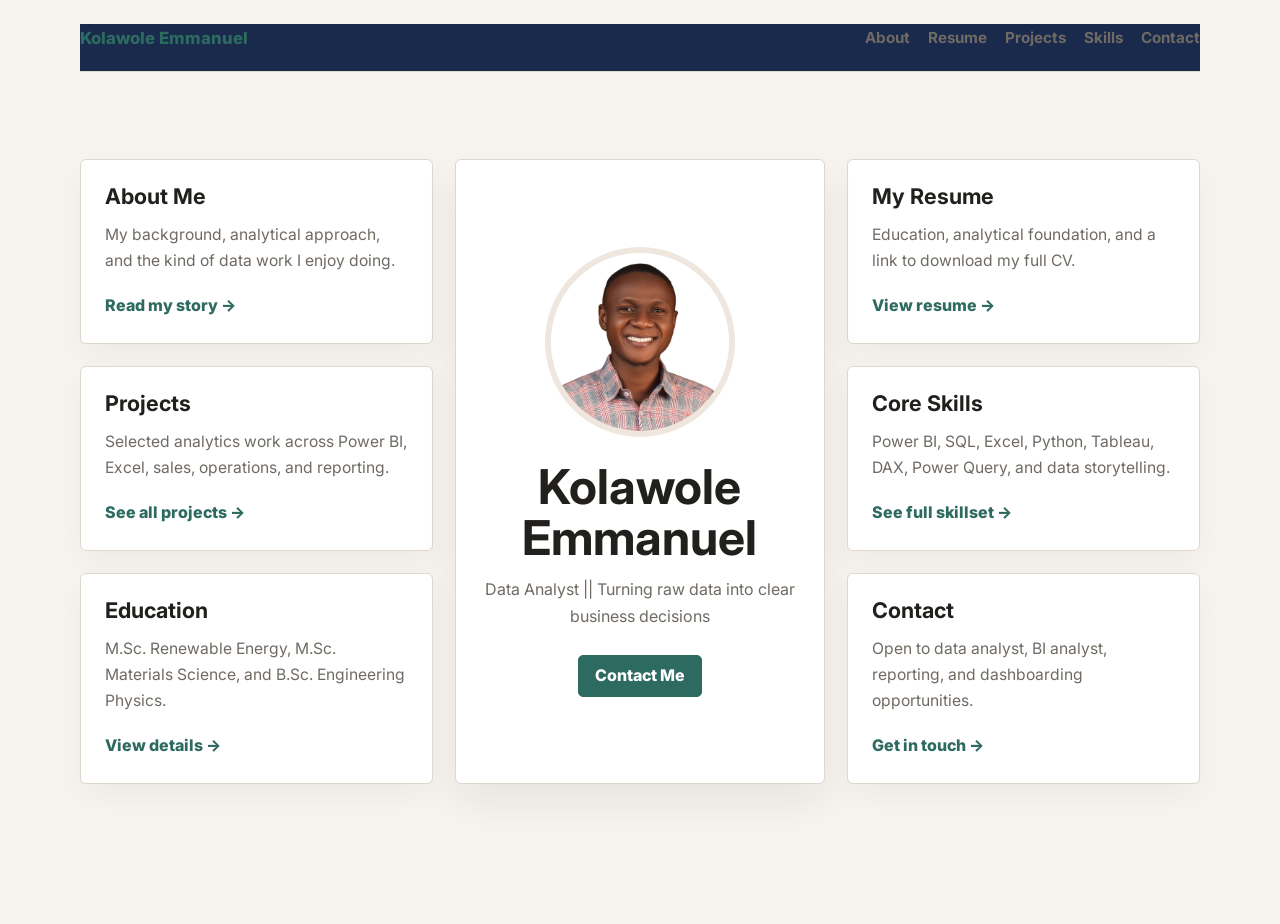
==== commit 71616cdc: "Simplify portfolio into card-based pages" ====
--- a/index.html
+++ b/index.html
@@ -3,221 +3,72 @@
 <head>
     <meta charset="UTF-8">
     <meta name="viewport" content="width=device-width, initial-scale=1.0">
-    <title>Kolawole Emmanuel | Data Analyst Portfolio</title>
-
+    <title>Kolawole Emmanuel - Data Analyst Portfolio</title>
     <link rel="icon" type="image/png" sizes="32x32" href="favicon-32x32.png">
     <link rel="apple-touch-icon" href="favicon-32x32.png">
-
     <link rel="preconnect" href="https://fonts.googleapis.com">
     <link rel="preconnect" href="https://fonts.gstatic.com" crossorigin>
-    <link href="https://fonts.googleapis.com/css2?family=Inter:wght@400;500;600;700;800&family=Playfair+Display:wght@600;700&display=swap" rel="stylesheet">
-
+    <link href="https://fonts.googleapis.com/css2?family=Inter:wght@400;500;600;700;800&display=swap" rel="stylesheet">
     <link rel="stylesheet" href="https://cdnjs.cloudflare.com/ajax/libs/font-awesome/6.4.2/css/all.min.css">
     <link rel="stylesheet" href="assets/css/style.css">
 </head>
-<body class="home-page">
+<body class="simple-portfolio">
+    <header class="simple-header">
+        <a class="simple-brand" href="index.html">Kolawole Emmanuel</a>
+        <nav class="simple-nav" aria-label="Main navigation">
+            <a href="about.html">About</a>
+            <a href="resume.html">Resume</a>
+            <a href="projects.html">Projects</a>
+            <a href="skills.html">Skills</a>
+            <a href="contact.html">Contact</a>
+        </nav>
+    </header>
 
-<nav class="home-nav" aria-label="Main navigation">
-    <a class="nav-brand" href="#home">Kolawole Emmanuel</a>
-    <div class="nav-links">
-        <a href="#about">About</a>
-        <a href="#resume">Resume</a>
-        <a href="#projects">Projects</a>
-        <a href="#skills">Skills</a>
-        <a href="#contact">Contact</a>
-    </div>
-</nav>
+    <main class="home-hub">
+        <section class="hub-grid" aria-label="Portfolio overview">
+            <a class="hub-card" href="about.html">
+                <h2>About Me</h2>
+                <p>My background, analytical approach, and the kind of data work I enjoy doing.</p>
+                <span>Read my story →</span>
+            </a>
 
-<main id="home">
-    <section class="home-hero">
-        <div class="hero-grid">
-            <div class="hero-copy">
-                <p class="eyebrow">Data Analyst | Power BI Developer | Data Storyteller</p>
-                <h1>Turning business data into clear decisions.</h1>
-                <p class="hero-summary">
-                    I build dashboards, models, and analysis reports that help teams understand performance,
-                    identify opportunities, and act with confidence.
-                </p>
-                <div class="hero-actions">
-                    <a class="primary-action" href="#projects">View Projects</a>
-                    <a class="secondary-action" href="assets/Mycv.pdf" target="_blank">View Resume</a>
-                </div>
-            </div>
+            <a class="hub-card" href="resume.html">
+                <h2>My Resume</h2>
+                <p>Education, analytical foundation, and a link to download my full CV.</p>
+                <span>View resume →</span>
+            </a>
 
-            <aside class="profile-panel" aria-label="Profile summary">
-                <img src="assets/images/profile-pic.jpg" alt="Kolawole Emmanuel" class="profile-portrait">
-                <h2>Kolawole Emmanuel</h2>
-                <p>Business Intelligence • Data Modelling • Dashboarding</p>
-                <div class="profile-links">
-                    <a href="https://www.linkedin.com/in/emmanuelokolawole" target="_blank" aria-label="LinkedIn"><i class="fab fa-linkedin"></i></a>
-                    <a href="https://github.com/EmmaKola" target="_blank" aria-label="GitHub"><i class="fab fa-github"></i></a>
-                    <a href="mailto:emmakola20@gmail.com" aria-label="Email"><i class="fas fa-envelope"></i></a>
-                </div>
-            </aside>
-        </div>
+            <a class="hub-card" href="projects.html">
+                <h2>Projects</h2>
+                <p>Selected analytics work across Power BI, Excel, sales, operations, and reporting.</p>
+                <span>See all projects →</span>
+            </a>
 
-        <div class="quick-cards" aria-label="Portfolio highlights">
-            <a class="quick-card" href="#about">
-                <span>01</span>
-                <h3>About</h3>
-                <p>Analytical background with a focus on practical business storytelling.</p>
+            <section class="hub-profile" aria-label="Profile">
+                <img src="assets/images/profile-pic.jpg" alt="Kolawole Emmanuel">
+                <h1>Kolawole Emmanuel</h1>
+                <p>Data Analyst || Turning raw data into clear business decisions</p>
+                <a class="hub-button" href="contact.html">Contact Me</a>
+            </section>
+
+            <a class="hub-card" href="skills.html">
+                <h2>Core Skills</h2>
+                <p>Power BI, SQL, Excel, Python, Tableau, DAX, Power Query, and data storytelling.</p>
+                <span>See full skillset →</span>
             </a>
-            <a class="quick-card" href="#resume">
-                <span>02</span>
-                <h3>Resume</h3>
-                <p>Education, tools, and professional data capabilities in one place.</p>
+
+            <a class="hub-card" href="resume.html#education">
+                <h2>Education</h2>
+                <p>M.Sc. Renewable Energy, M.Sc. Materials Science, and B.Sc. Engineering Physics.</p>
+                <span>View details →</span>
             </a>
-            <a class="quick-card" href="#projects">
-                <span>03</span>
-                <h3>Projects</h3>
-                <p>Power BI and Excel analytics projects with reports and repositories.</p>
+
+            <a class="hub-card" href="contact.html">
+                <h2>Contact</h2>
+                <p>Open to data analyst, BI analyst, reporting, and dashboarding opportunities.</p>
+                <span>Get in touch →</span>
             </a>
-            <a class="quick-card" href="#contact">
-                <span>04</span>
-                <h3>Contact</h3>
-                <p>Open to data analyst, BI, and reporting opportunities.</p>
-            </a>
-        </div>
-    </section>
-
-    <section id="about" class="home-section">
-        <div class="section-heading">
-            <p class="eyebrow">About Me</p>
-            <h2>A data analyst who connects technical analysis with business questions.</h2>
-        </div>
-        <div class="about-panel">
-            <p>
-                I enjoy turning raw, complex, and messy datasets into clear stories and actionable insights.
-                My work focuses on interactive dashboards, data modelling, reporting automation, and performance
-                analysis that helps stakeholders make better decisions.
-            </p>
-            <p>
-                I work with <strong>SQL</strong>, <strong>Python</strong>, <strong>Power BI</strong>,
-                <strong>Tableau</strong>, and <strong>Excel</strong>, with experience across dashboard design,
-                ETL, data storytelling, business intelligence, and strategic reporting.
-            </p>
-        </div>
-    </section>
-
-    <section id="resume" class="home-section split-section">
-        <div class="section-heading">
-            <p class="eyebrow">Resume</p>
-            <h2>Education and analytical foundation.</h2>
-            <a class="text-link" href="assets/Mycv.pdf" target="_blank">View full resume →</a>
-        </div>
-        <div class="timeline">
-            <article class="timeline-item">
-                <span>2023 - 2024</span>
-                <h3>M.Sc. Renewable Energy</h3>
-                <p>University of Hull, UK. Specialized in Sustainable Energy Systems and Data Analysis.</p>
-            </article>
-            <article class="timeline-item">
-                <span>2016 - 2018</span>
-                <h3>M.Sc. Materials Science</h3>
-                <p>Obafemi Awolowo University.</p>
-            </article>
-            <article class="timeline-item">
-                <span>2010 - 2015</span>
-                <h3>B.Sc. Engineering Physics</h3>
-                <p>Obafemi Awolowo University.</p>
-            </article>
-        </div>
-    </section>
-
-    <section id="projects" class="home-section">
-        <div class="section-heading">
-            <p class="eyebrow">Projects</p>
-            <h2>Selected analytics work.</h2>
-        </div>
-
-        <div class="featured-projects">
-            <article class="featured-project">
-                <img src="assets/images/Nova Med Customer Dashboard.png" alt="Nova Med Solutions dashboard preview">
-                <div class="project-details">
-                    <p class="project-type">Power BI • Sales Performance • Pharmaceutical Analytics</p>
-                    <h3>Nova Med Solutions Performance Analytics</h3>
-                    <p>
-                        An end-to-end sales and customer performance analysis covering revenue, profit,
-                        product demand, customer demographics, reseller dependency, and geographic opportunity.
-                        The report converts dashboard findings into stakeholder-ready recommendations.
-                    </p>
-                    <div class="project-meta">
-                        <span>Power BI</span>
-                        <span>DAX</span>
-                        <span>Power Query</span>
-                    </div>
-                    <div class="project-actions">
-                        <a class="primary-action" href="project.html">View Case Study</a>
-                        <a class="secondary-action" href="https://github.com/EmmaKola/Nova-Med-Solutions" target="_blank">View GitHub</a>
-                    </div>
-                </div>
-            </article>
-
-            <article class="featured-project">
-                <img src="assets/images/Cafe-Harmony.png" alt="Cafe Harmony analytics dashboard preview">
-                <div class="project-details">
-                    <p class="project-type">Excel • Operations • Customer Experience</p>
-                    <h3>Cafe Harmony Operational Analytics</h3>
-                    <p>
-                        A descriptive analytics project for a growing virtual cafe chain. The analysis examines
-                        sales, customer profiles, menu performance, and operational patterns to support better
-                        stock management, customer experience, and location-level decision-making.
-                    </p>
-                    <div class="project-meta">
-                        <span>Excel</span>
-                        <span>Dashboarding</span>
-                        <span>Business Insight</span>
-                    </div>
-                    <div class="project-actions">
-                        <a class="primary-action" href="https://github.com/EmmaKola/Cafe-Harmony-Operational-Analytics" target="_blank">View GitHub</a>
-                    </div>
-                </div>
-            </article>
-        </div>
-    </section>
-
-    <section id="skills" class="home-section">
-        <div class="section-heading">
-            <p class="eyebrow">Skills</p>
-            <h2>Tools I use to move from data to decision.</h2>
-        </div>
-        <div class="skill-grid">
-            <div class="skill-card">
-                <i class="fas fa-chart-line"></i>
-                <h3>BI and Visualization</h3>
-                <p>Power BI, Tableau, Excel dashboards, KPI reporting, visual storytelling.</p>
-            </div>
-            <div class="skill-card">
-                <i class="fas fa-database"></i>
-                <h3>Analysis and Data</h3>
-                <p>SQL, Python, Excel, Google Sheets, exploratory analysis, reporting workflows.</p>
-            </div>
-            <div class="skill-card">
-                <i class="fas fa-diagram-project"></i>
-                <h3>Modelling and ETL</h3>
-                <p>Power Query, DAX, star schema design, data cleaning, transformation, validation.</p>
-            </div>
-        </div>
-    </section>
-
-    <section id="contact" class="home-section contact-strip">
-        <div>
-            <p class="eyebrow">Contact</p>
-            <h2>Interested in working together?</h2>
-            <p>I am open to data analyst, BI analyst, dashboarding, and reporting opportunities.</p>
-        </div>
-        <div class="contact-actions">
-            <a class="primary-action" href="mailto:emmakola20@gmail.com">Email Me</a>
-            <a class="secondary-action" href="https://www.linkedin.com/in/emmanuelokolawole" target="_blank">LinkedIn</a>
-        </div>
-    </section>
-</main>
-
-<footer class="home-footer">
-    <p>&copy; 2026 Kolawole Emmanuel. All rights reserved.</p>
-</footer>
-
-<script src="assets/js/main.js"></script>
-
+        </section>
+    </main>
 </body>
 </html>
--- a/assets/css/style.css
+++ b/assets/css/style.css
@@ -869,6 +869,430 @@
     opacity: 1;
 }
 
+/* -----------------------------------------
+   SIMPLE CARD PORTFOLIO
+------------------------------------------*/
+
+.simple-portfolio {
+    --simple-bg: #f7f4ef;
+    --simple-panel: #ffffff;
+    --simple-ink: #22201d;
+    --simple-muted: #6f6a63;
+    --simple-border: #ded7cc;
+    --simple-accent: #2d6a5f;
+    --simple-accent-dark: #1f5048;
+    --simple-warm: #b87935;
+    font-family: 'Inter', var(--font-body);
+    background: var(--simple-bg);
+    color: var(--simple-ink);
+    min-height: 100vh;
+    line-height: 1.7;
+}
+
+.simple-portfolio a {
+    color: var(--simple-accent);
+}
+
+.simple-header {
+    width: min(1120px, calc(100% - 40px));
+    margin: 24px auto 0;
+    display: flex;
+    align-items: center;
+    justify-content: space-between;
+    gap: 24px;
+    padding: 0 0 18px;
+    border-bottom: 1px solid var(--simple-border);
+}
+
+.simple-brand {
+    color: var(--simple-ink);
+    font-size: 1.05rem;
+    font-weight: 800;
+    letter-spacing: 0;
+}
+
+.simple-portfolio .simple-nav {
+    position: static;
+    background: transparent;
+    border: 0;
+    backdrop-filter: none;
+    display: flex;
+    align-items: center;
+    gap: 18px;
+    padding: 0;
+    z-index: auto;
+}
+
+.simple-portfolio .simple-nav a {
+    color: var(--simple-muted);
+    font-size: 0.95rem;
+    font-weight: 700;
+}
+
+.simple-portfolio .simple-nav a:hover {
+    color: var(--simple-accent);
+    opacity: 1;
+}
+
+.home-hub {
+    width: min(1120px, calc(100% - 40px));
+    min-height: calc(100vh - 84px);
+    margin: 0 auto;
+    display: grid;
+    align-items: center;
+    padding: 44px 0 60px;
+}
+
+.hub-grid {
+    display: grid;
+    grid-template-columns: 1fr 1.05fr 1fr;
+    gap: 22px;
+    align-items: stretch;
+}
+
+.hub-profile {
+    grid-column: 2;
+    grid-row: 1 / span 3;
+    text-align: center;
+    background: var(--simple-panel);
+    border: 1px solid var(--simple-border);
+    border-radius: 6px;
+    padding: 34px 28px;
+    display: flex;
+    flex-direction: column;
+    justify-content: center;
+    box-shadow: 0 18px 42px rgba(34, 32, 29, 0.07);
+}
+
+.hub-profile img {
+    width: 190px;
+    height: 190px;
+    object-fit: cover;
+    border-radius: 50%;
+    border: 6px solid #efe7dd;
+    margin: 0 auto 24px;
+}
+
+.hub-profile h1 {
+    color: var(--simple-ink);
+    font-size: clamp(2rem, 4vw, 3rem);
+    line-height: 1.08;
+    margin-bottom: 12px;
+    letter-spacing: 0;
+}
+
+.hub-profile p {
+    color: var(--simple-muted);
+    max-width: 320px;
+    margin: 0 auto 24px;
+}
+
+.hub-card {
+    background: var(--simple-panel);
+    border: 1px solid var(--simple-border);
+    border-radius: 6px;
+    padding: 24px;
+    min-height: 180px;
+    display: flex;
+    flex-direction: column;
+    justify-content: space-between;
+    color: var(--simple-ink);
+    box-shadow: 0 12px 30px rgba(34, 32, 29, 0.045);
+}
+
+.hub-card:hover {
+    opacity: 1;
+    transform: translateY(-4px);
+    border-color: rgba(45, 106, 95, 0.5);
+    box-shadow: 0 18px 42px rgba(34, 32, 29, 0.08);
+}
+
+.hub-card h2 {
+    font-size: 1.35rem;
+    line-height: 1.2;
+    margin-bottom: 12px;
+    color: var(--simple-ink);
+    letter-spacing: 0;
+}
+
+.hub-card p {
+    color: var(--simple-muted);
+    font-size: 0.98rem;
+    line-height: 1.65;
+    margin-bottom: 18px;
+}
+
+.hub-card span,
+.simple-link {
+    color: var(--simple-accent);
+    font-weight: 800;
+}
+
+.hub-button,
+.simple-button {
+    display: inline-flex;
+    align-items: center;
+    justify-content: center;
+    width: fit-content;
+    min-height: 42px;
+    padding: 10px 16px;
+    background: var(--simple-accent);
+    color: #ffffff !important;
+    border: 1px solid var(--simple-accent);
+    border-radius: 5px;
+    font-weight: 800;
+    line-height: 1.2;
+}
+
+.hub-button {
+    margin: 0 auto;
+}
+
+.hub-button:hover,
+.simple-button:hover {
+    background: var(--simple-accent-dark);
+    border-color: var(--simple-accent-dark);
+    opacity: 1;
+}
+
+.simple-button.secondary {
+    background: transparent;
+    color: var(--simple-accent) !important;
+}
+
+.simple-button.secondary:hover {
+    background: rgba(45, 106, 95, 0.08);
+}
+
+.simple-main {
+    width: min(960px, calc(100% - 40px));
+    margin: 0 auto;
+    padding: 70px 0 90px;
+}
+
+.simple-content {
+    background: var(--simple-panel);
+    border: 1px solid var(--simple-border);
+    border-radius: 6px;
+    padding: clamp(28px, 5vw, 54px);
+    box-shadow: 0 18px 42px rgba(34, 32, 29, 0.06);
+}
+
+.wide-content {
+    width: min(1060px, 100%);
+    margin-left: auto;
+    margin-right: auto;
+}
+
+.simple-content h1 {
+    color: var(--simple-ink);
+    font-size: clamp(2.3rem, 6vw, 4.5rem);
+    line-height: 1;
+    margin-bottom: 22px;
+    letter-spacing: 0;
+}
+
+.simple-content h2 {
+    color: var(--simple-ink);
+    font-size: 1.35rem;
+    margin: 34px 0 12px;
+    letter-spacing: 0;
+}
+
+.simple-content h3 {
+    color: var(--simple-ink);
+    font-size: 1.08rem;
+    margin-bottom: 6px;
+    letter-spacing: 0;
+}
+
+.simple-content p {
+    color: var(--simple-muted);
+    font-size: 1.04rem;
+    line-height: 1.85;
+    margin-bottom: 16px;
+}
+
+.resume-item {
+    border-left: 4px solid var(--simple-warm);
+    padding: 16px 0 16px 18px;
+    margin: 12px 0;
+}
+
+.simple-project-list {
+    display: grid;
+    gap: 22px;
+    margin-top: 30px;
+}
+
+.simple-project-card {
+    display: grid;
+    grid-template-columns: 340px 1fr;
+    gap: 28px;
+    align-items: center;
+    border: 1px solid var(--simple-border);
+    border-radius: 6px;
+    padding: 18px;
+    background: #fffdf9;
+}
+
+.simple-project-card img {
+    width: 100%;
+    aspect-ratio: 16 / 10;
+    object-fit: cover;
+    border-radius: 5px;
+    border: 1px solid var(--simple-border);
+}
+
+.simple-tags {
+    display: flex;
+    flex-wrap: wrap;
+    gap: 8px;
+    margin: 16px 0 20px;
+}
+
+.simple-tags span {
+    border: 1px solid var(--simple-border);
+    border-radius: 999px;
+    color: var(--simple-muted);
+    font-size: 0.82rem;
+    font-weight: 700;
+    padding: 5px 9px;
+    background: var(--simple-bg);
+}
+
+.simple-actions {
+    display: flex;
+    flex-wrap: wrap;
+    gap: 10px;
+}
+
+.simple-skill-grid {
+    display: grid;
+    grid-template-columns: repeat(2, 1fr);
+    gap: 18px;
+    margin-top: 30px;
+}
+
+.simple-skill-grid article {
+    border: 1px solid var(--simple-border);
+    border-radius: 6px;
+    padding: 22px;
+    background: #fffdf9;
+}
+
+.contact-details {
+    display: grid;
+    gap: 12px;
+    margin: 26px 0 34px;
+}
+
+.contact-details a {
+    color: var(--simple-ink);
+    font-weight: 700;
+}
+
+.contact-details i {
+    color: var(--simple-accent);
+    width: 24px;
+}
+
+.simple-form {
+    display: grid;
+    gap: 12px;
+}
+
+.simple-form label {
+    font-weight: 800;
+    color: var(--simple-ink);
+}
+
+.simple-form input,
+.simple-form textarea {
+    width: 100%;
+    border: 1px solid var(--simple-border);
+    border-radius: 5px;
+    padding: 13px 14px;
+    font-family: inherit;
+    font-size: 1rem;
+    color: var(--simple-ink);
+    background: #fffdf9;
+}
+
+.simple-form input:focus,
+.simple-form textarea:focus {
+    outline: 3px solid rgba(45, 106, 95, 0.16);
+    border-color: var(--simple-accent);
+}
+
+.simple-form button {
+    margin-top: 10px;
+    cursor: pointer;
+}
+
+@media (max-width: 900px) {
+    .simple-header {
+        align-items: flex-start;
+        flex-direction: column;
+    }
+
+    .simple-portfolio .simple-nav {
+        flex-wrap: wrap;
+        gap: 12px 16px;
+    }
+
+    .hub-grid {
+        grid-template-columns: 1fr;
+    }
+
+    .hub-profile {
+        grid-column: auto;
+        grid-row: auto;
+        order: -1;
+    }
+
+    .simple-project-card {
+        grid-template-columns: 1fr;
+    }
+
+    .simple-skill-grid {
+        grid-template-columns: 1fr;
+    }
+}
+
+@media (max-width: 560px) {
+    .simple-header,
+    .home-hub,
+    .simple-main {
+        width: min(100% - 24px, 1120px);
+    }
+
+    .simple-header {
+        margin-top: 16px;
+    }
+
+    .home-hub {
+        padding-top: 24px;
+    }
+
+    .hub-card {
+        min-height: auto;
+    }
+
+    .hub-profile img {
+        width: 152px;
+        height: 152px;
+    }
+
+    .simple-actions {
+        flex-direction: column;
+    }
+
+    .simple-button {
+        width: 100%;
+    }
+}
+
 @media (max-width: 920px) {
     .home-nav {
         align-items: flex-start;
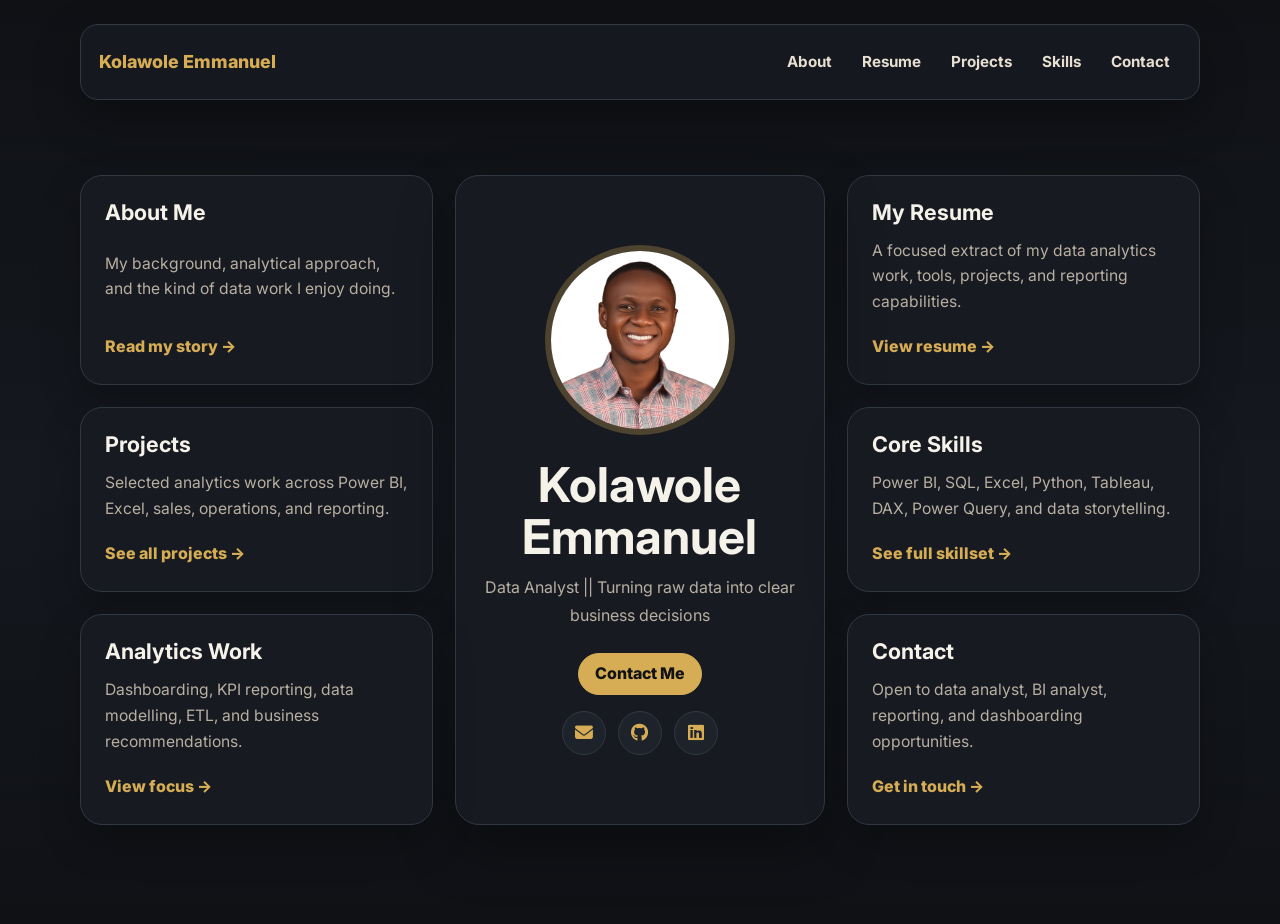
==== commit 81561917: "Refine portfolio navigation and actions" ====
--- a/index.html
+++ b/index.html
@@ -34,7 +34,7 @@
 
             <a class="hub-card" href="resume.html">
                 <h2>My Resume</h2>
-                <p>Education, analytical foundation, and a link to download my full CV.</p>
+                <p>A focused extract of my data analytics work, tools, projects, and reporting capabilities.</p>
                 <span>View resume →</span>
             </a>
 
@@ -49,6 +49,11 @@
                 <h1>Kolawole Emmanuel</h1>
                 <p>Data Analyst || Turning raw data into clear business decisions</p>
                 <a class="hub-button" href="contact.html">Contact Me</a>
+                <div class="home-social-links" aria-label="Social links">
+                    <a href="mailto:emmakola20@gmail.com" aria-label="Email Kolawole Emmanuel"><i class="fas fa-envelope"></i></a>
+                    <a href="https://github.com/EmmaKola" target="_blank" aria-label="GitHub profile"><i class="fab fa-github"></i></a>
+                    <a href="https://www.linkedin.com/in/emmanuelokolawole" target="_blank" aria-label="LinkedIn profile"><i class="fab fa-linkedin"></i></a>
+                </div>
             </section>
 
             <a class="hub-card" href="skills.html">
@@ -57,10 +62,10 @@
                 <span>See full skillset →</span>
             </a>
 
-            <a class="hub-card" href="resume.html#education">
-                <h2>Education</h2>
-                <p>M.Sc. Renewable Energy, M.Sc. Materials Science, and B.Sc. Engineering Physics.</p>
-                <span>View details →</span>
+            <a class="hub-card" href="resume.html">
+                <h2>Analytics Work</h2>
+                <p>Dashboarding, KPI reporting, data modelling, ETL, and business recommendations.</p>
+                <span>View focus →</span>
             </a>
 
             <a class="hub-card" href="contact.html">
--- a/assets/css/style.css
+++ b/assets/css/style.css
@@ -874,16 +874,18 @@
 ------------------------------------------*/
 
 .simple-portfolio {
-    --simple-bg: #f7f4ef;
-    --simple-panel: #ffffff;
-    --simple-ink: #22201d;
-    --simple-muted: #6f6a63;
-    --simple-border: #ded7cc;
-    --simple-accent: #2d6a5f;
-    --simple-accent-dark: #1f5048;
-    --simple-warm: #b87935;
+    --simple-bg: #0f1115;
+    --simple-panel: #171a20;
+    --simple-panel-soft: #1e232b;
+    --simple-ink: #f5f2ea;
+    --simple-muted: #b8b0a3;
+    --simple-border: #323841;
+    --simple-accent: #d6ad55;
+    --simple-accent-dark: #b88b35;
+    --simple-warm: #37b59d;
     font-family: 'Inter', var(--font-body);
-    background: var(--simple-bg);
+    background:
+        linear-gradient(180deg, #0f1115 0%, #15181e 52%, #0f1115 100%);
     color: var(--simple-ink);
     min-height: 100vh;
     line-height: 1.7;
@@ -900,15 +902,20 @@
     align-items: center;
     justify-content: space-between;
     gap: 24px;
-    padding: 0 0 18px;
+    padding: 16px 18px;
     border-bottom: 1px solid var(--simple-border);
+    border: 1px solid var(--simple-border);
+    border-radius: 18px;
+    background: rgba(23, 26, 32, 0.92);
+    box-shadow: 0 18px 48px rgba(0, 0, 0, 0.28);
 }
 
 .simple-brand {
     color: var(--simple-ink);
-    font-size: 1.05rem;
+    font-size: 1.12rem;
     font-weight: 800;
     letter-spacing: 0;
+    white-space: nowrap;
 }
 
 .simple-portfolio .simple-nav {
@@ -918,19 +925,22 @@
     backdrop-filter: none;
     display: flex;
     align-items: center;
-    gap: 18px;
+    gap: 8px;
     padding: 0;
     z-index: auto;
 }
 
 .simple-portfolio .simple-nav a {
-    color: var(--simple-muted);
+    color: #e7dfd2;
     font-size: 0.95rem;
     font-weight: 700;
+    padding: 8px 11px;
+    border-radius: 999px;
 }
 
 .simple-portfolio .simple-nav a:hover {
-    color: var(--simple-accent);
+    color: #0f1115;
+    background: var(--simple-accent);
     opacity: 1;
 }
 
@@ -956,12 +966,12 @@
     text-align: center;
     background: var(--simple-panel);
     border: 1px solid var(--simple-border);
-    border-radius: 6px;
+    border-radius: 24px;
     padding: 34px 28px;
     display: flex;
     flex-direction: column;
     justify-content: center;
-    box-shadow: 0 18px 42px rgba(34, 32, 29, 0.07);
+    box-shadow: 0 22px 56px rgba(0, 0, 0, 0.34);
 }
 
 .hub-profile img {
@@ -969,7 +979,7 @@
     height: 190px;
     object-fit: cover;
     border-radius: 50%;
-    border: 6px solid #efe7dd;
+    border: 6px solid rgba(214, 173, 85, 0.28);
     margin: 0 auto 24px;
 }
 
@@ -990,21 +1000,21 @@
 .hub-card {
     background: var(--simple-panel);
     border: 1px solid var(--simple-border);
-    border-radius: 6px;
+    border-radius: 22px;
     padding: 24px;
     min-height: 180px;
     display: flex;
     flex-direction: column;
     justify-content: space-between;
     color: var(--simple-ink);
-    box-shadow: 0 12px 30px rgba(34, 32, 29, 0.045);
+    box-shadow: 0 16px 42px rgba(0, 0, 0, 0.24);
 }
 
 .hub-card:hover {
     opacity: 1;
     transform: translateY(-4px);
-    border-color: rgba(45, 106, 95, 0.5);
-    box-shadow: 0 18px 42px rgba(34, 32, 29, 0.08);
+    border-color: rgba(214, 173, 85, 0.68);
+    box-shadow: 0 22px 58px rgba(0, 0, 0, 0.34);
 }
 
 .hub-card h2 {
@@ -1037,21 +1047,50 @@
     min-height: 42px;
     padding: 10px 16px;
     background: var(--simple-accent);
-    color: #ffffff !important;
+    color: #111317 !important;
     border: 1px solid var(--simple-accent);
-    border-radius: 5px;
+    border-radius: 999px;
     font-weight: 800;
     line-height: 1.2;
 }
 
 .hub-button {
     margin: 0 auto;
+}
+
+.home-social-links {
+    display: flex;
+    justify-content: center;
+    gap: 12px;
+    margin-top: 16px;
+}
+
+.home-social-links a,
+.form-social-links a {
+    width: 44px;
+    height: 44px;
+    display: inline-grid;
+    place-items: center;
+    border-radius: 50%;
+    background: var(--simple-panel-soft);
+    border: 1px solid var(--simple-border);
+    color: var(--simple-accent);
+    font-size: 1.12rem;
+}
+
+.home-social-links a:hover,
+.form-social-links a:hover {
+    background: var(--simple-accent);
+    color: #111317;
+    opacity: 1;
+    transform: translateY(-2px);
 }
 
 .hub-button:hover,
 .simple-button:hover {
     background: var(--simple-accent-dark);
     border-color: var(--simple-accent-dark);
+    color: #111317 !important;
     opacity: 1;
 }
 
@@ -1061,21 +1100,46 @@
 }
 
 .simple-button.secondary:hover {
-    background: rgba(45, 106, 95, 0.08);
+    background: rgba(214, 173, 85, 0.12);
 }
 
 .simple-main {
     width: min(960px, calc(100% - 40px));
     margin: 0 auto;
-    padding: 70px 0 90px;
+    padding: 42px 0 90px;
+}
+
+.page-back {
+    width: min(1120px, calc(100% - 40px));
+    margin: 16px auto 0;
+}
+
+.page-back a {
+    display: inline-flex;
+    align-items: center;
+    gap: 8px;
+    color: var(--simple-muted);
+    font-weight: 800;
+    font-size: 0.92rem;
+    padding: 8px 12px;
+    border: 1px solid var(--simple-border);
+    border-radius: 999px;
+    background: rgba(23, 26, 32, 0.72);
+}
+
+.page-back a:hover {
+    color: #111317;
+    background: var(--simple-accent);
+    border-color: var(--simple-accent);
+    opacity: 1;
 }
 
 .simple-content {
     background: var(--simple-panel);
     border: 1px solid var(--simple-border);
-    border-radius: 6px;
+    border-radius: 24px;
     padding: clamp(28px, 5vw, 54px);
-    box-shadow: 0 18px 42px rgba(34, 32, 29, 0.06);
+    box-shadow: 0 22px 56px rgba(0, 0, 0, 0.3);
 }
 
 .wide-content {
@@ -1131,16 +1195,16 @@
     gap: 28px;
     align-items: center;
     border: 1px solid var(--simple-border);
-    border-radius: 6px;
+    border-radius: 22px;
     padding: 18px;
-    background: #fffdf9;
+    background: var(--simple-panel-soft);
 }
 
 .simple-project-card img {
     width: 100%;
     aspect-ratio: 16 / 10;
     object-fit: cover;
-    border-radius: 5px;
+    border-radius: 18px;
     border: 1px solid var(--simple-border);
 }
 
@@ -1158,13 +1222,17 @@
     font-size: 0.82rem;
     font-weight: 700;
     padding: 5px 9px;
-    background: var(--simple-bg);
+    background: rgba(15, 17, 21, 0.55);
 }
 
 .simple-actions {
     display: flex;
     flex-wrap: wrap;
     gap: 10px;
+}
+
+.simple-actions.centered-action {
+    justify-content: center;
 }
 
 .simple-skill-grid {
@@ -1176,9 +1244,9 @@
 
 .simple-skill-grid article {
     border: 1px solid var(--simple-border);
-    border-radius: 6px;
+    border-radius: 22px;
     padding: 22px;
-    background: #fffdf9;
+    background: var(--simple-panel-soft);
 }
 
 .contact-details {
@@ -1211,23 +1279,30 @@
 .simple-form textarea {
     width: 100%;
     border: 1px solid var(--simple-border);
-    border-radius: 5px;
+    border-radius: 16px;
     padding: 13px 14px;
     font-family: inherit;
     font-size: 1rem;
     color: var(--simple-ink);
-    background: #fffdf9;
+    background: #111419;
 }
 
 .simple-form input:focus,
 .simple-form textarea:focus {
-    outline: 3px solid rgba(45, 106, 95, 0.16);
+    outline: 3px solid rgba(214, 173, 85, 0.18);
     border-color: var(--simple-accent);
 }
 
 .simple-form button {
     margin-top: 10px;
     cursor: pointer;
+}
+
+.form-social-links {
+    display: flex;
+    justify-content: center;
+    gap: 12px;
+    margin-top: 14px;
 }
 
 @media (max-width: 900px) {
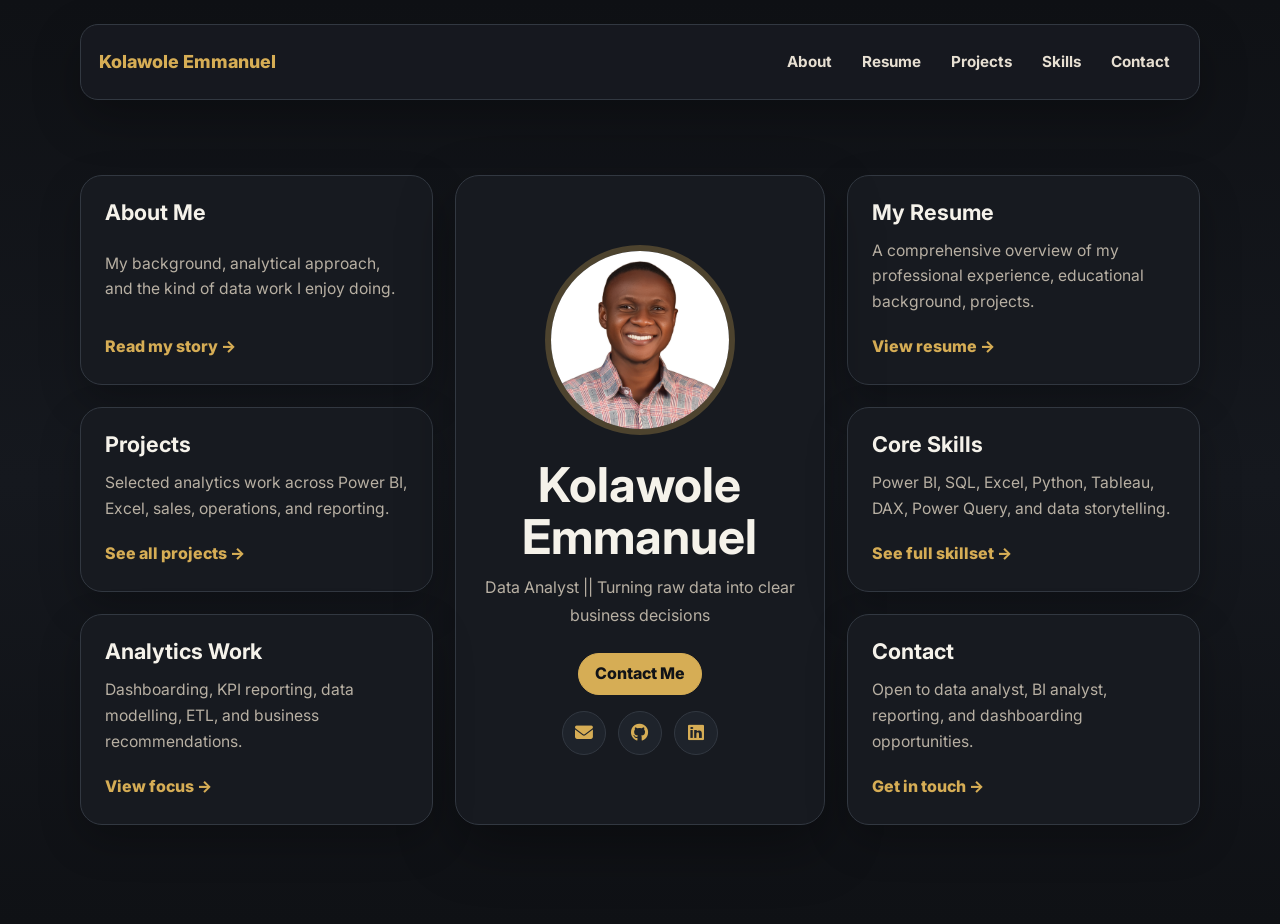
==== commit 21c10f8a: "Update resume summary wording" ====
--- a/index.html
+++ b/index.html
@@ -34,7 +34,7 @@
 
             <a class="hub-card" href="resume.html">
                 <h2>My Resume</h2>
-                <p>A focused extract of my data analytics work, tools, projects, and reporting capabilities.</p>
+                <p>A comprehensive overview of my professional experience, educational background, projects.</p>
                 <span>View resume →</span>
             </a>
 
--- a/assets/css/style.css
+++ b/assets/css/style.css
@@ -1150,7 +1150,7 @@
 
 .simple-content h1 {
     color: var(--simple-ink);
-    font-size: clamp(2.3rem, 6vw, 4.5rem);
+    font-size: clamp(2rem, 4.8vw, 3.35rem);
     line-height: 1;
     margin-bottom: 22px;
     letter-spacing: 0;
@@ -1181,6 +1181,68 @@
     border-left: 4px solid var(--simple-warm);
     padding: 16px 0 16px 18px;
     margin: 12px 0;
+}
+
+.experience-timeline {
+    position: relative;
+    margin: 26px 0 38px;
+    padding-left: 58px;
+}
+
+.experience-timeline::before {
+    content: '';
+    position: absolute;
+    left: 21px;
+    top: 8px;
+    bottom: 8px;
+    width: 2px;
+    background: rgba(214, 173, 85, 0.28);
+}
+
+.experience-item {
+    position: relative;
+    padding: 4px 0 34px;
+}
+
+.experience-item:last-child {
+    padding-bottom: 4px;
+}
+
+.experience-icon {
+    position: absolute;
+    left: -58px;
+    top: 6px;
+    width: 44px;
+    height: 44px;
+    border-radius: 50%;
+    display: grid;
+    place-items: center;
+    background: #141820;
+    color: var(--simple-accent);
+    border: 2px solid rgba(214, 173, 85, 0.36);
+    box-shadow: 0 0 0 6px rgba(214, 173, 85, 0.08);
+}
+
+.experience-copy h3 {
+    color: var(--simple-ink);
+    font-size: 1.42rem;
+    margin-bottom: 2px;
+}
+
+.experience-meta {
+    color: var(--simple-muted);
+    font-weight: 800;
+    margin-bottom: 16px !important;
+}
+
+.experience-copy ul {
+    color: var(--simple-muted);
+    padding-left: 20px;
+}
+
+.experience-copy li {
+    margin-bottom: 8px;
+    line-height: 1.55;
 }
 
 .simple-project-list {
@@ -1223,6 +1285,22 @@
     font-weight: 700;
     padding: 5px 9px;
     background: rgba(15, 17, 21, 0.55);
+}
+
+.simple-tags .tag-action {
+    border: 1px solid var(--simple-accent);
+    border-radius: 999px;
+    color: #111317;
+    font-size: 0.82rem;
+    font-weight: 800;
+    padding: 5px 11px;
+    background: var(--simple-accent);
+}
+
+.simple-tags .tag-action:hover {
+    background: var(--simple-accent-dark);
+    border-color: var(--simple-accent-dark);
+    opacity: 1;
 }
 
 .simple-actions {
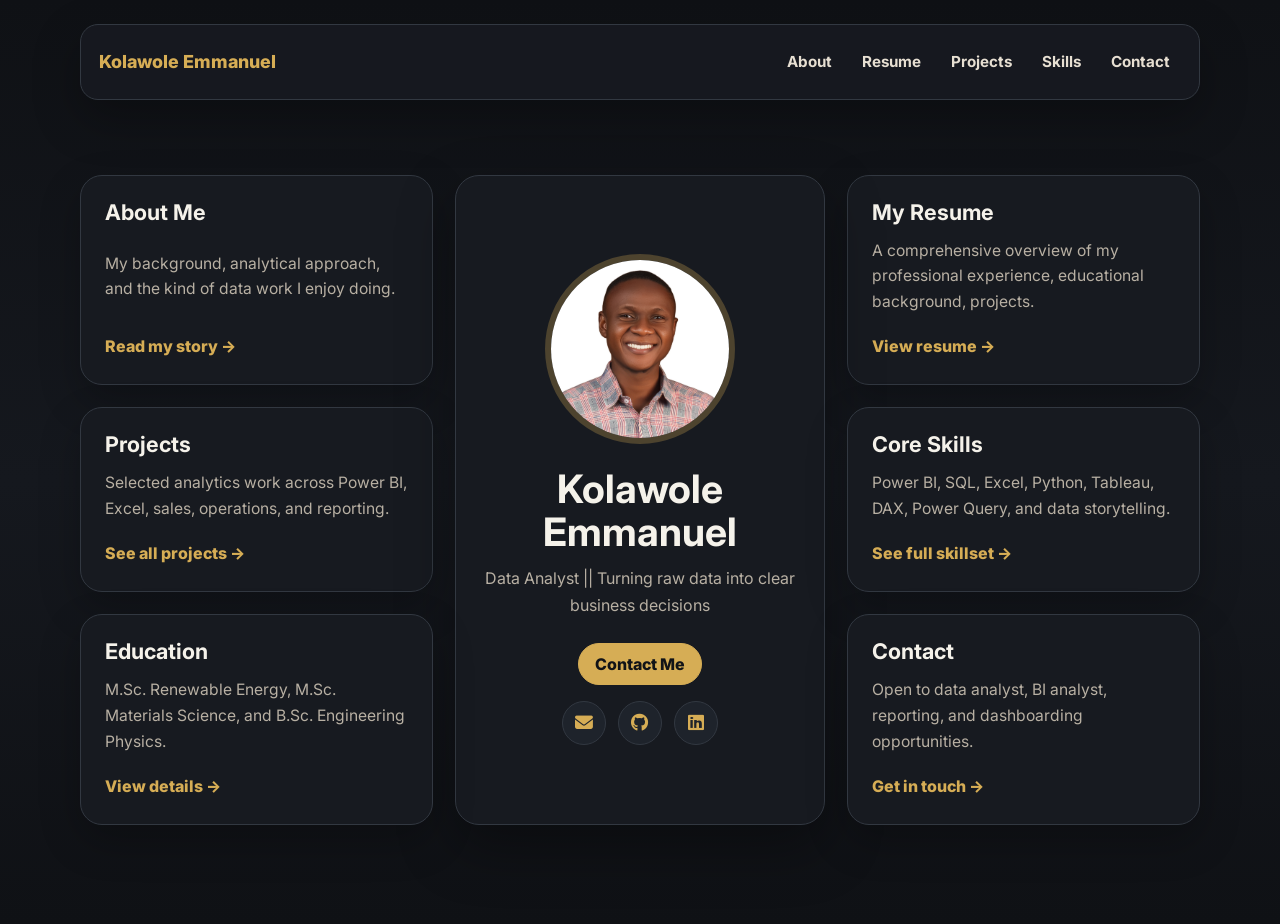
==== commit 97eb0243: "Add education card and resume section" ====
--- a/index.html
+++ b/index.html
@@ -62,10 +62,10 @@
                 <span>See full skillset →</span>
             </a>
 
-            <a class="hub-card" href="resume.html">
-                <h2>Analytics Work</h2>
-                <p>Dashboarding, KPI reporting, data modelling, ETL, and business recommendations.</p>
-                <span>View focus →</span>
+            <a class="hub-card" href="resume.html#education">
+                <h2>Education</h2>
+                <p>M.Sc. Renewable Energy, M.Sc. Materials Science, and B.Sc. Engineering Physics.</p>
+                <span>View details →</span>
             </a>
 
             <a class="hub-card" href="contact.html">
--- a/assets/css/style.css
+++ b/assets/css/style.css
@@ -985,7 +985,7 @@
 
 .hub-profile h1 {
     color: var(--simple-ink);
-    font-size: clamp(2rem, 4vw, 3rem);
+    font-size: clamp(1.8rem, 3.3vw, 2.45rem);
     line-height: 1.08;
     margin-bottom: 12px;
     letter-spacing: 0;
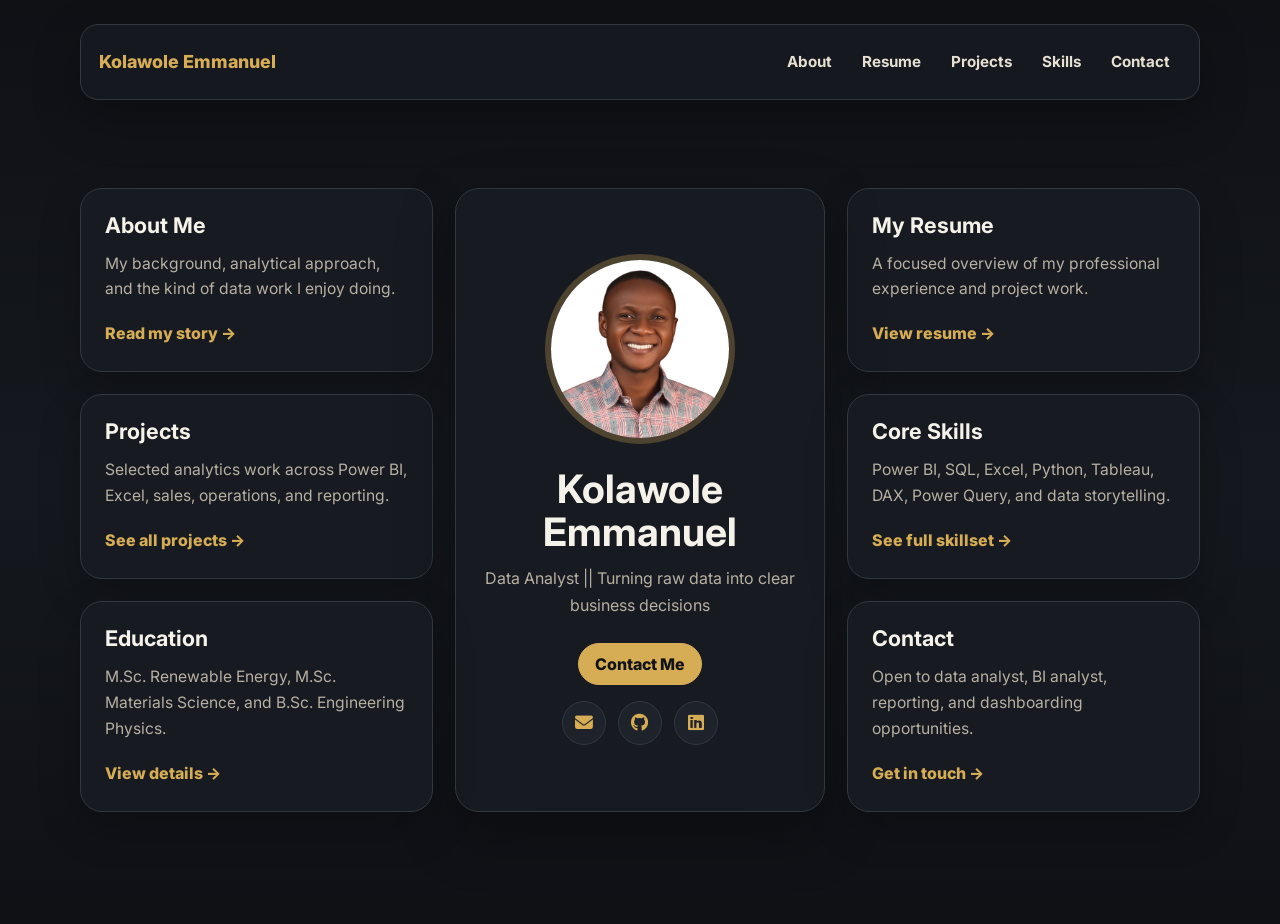
==== commit 3ee859ee: "Separate education from resume page" ====
--- a/index.html
+++ b/index.html
@@ -34,7 +34,7 @@
 
             <a class="hub-card" href="resume.html">
                 <h2>My Resume</h2>
-                <p>A comprehensive overview of my professional experience, educational background, projects.</p>
+                <p>A focused overview of my professional experience and project work.</p>
                 <span>View resume →</span>
             </a>
 
@@ -62,7 +62,7 @@
                 <span>See full skillset →</span>
             </a>
 
-            <a class="hub-card" href="resume.html#education">
+            <a class="hub-card" href="education.html">
                 <h2>Education</h2>
                 <p>M.Sc. Renewable Energy, M.Sc. Materials Science, and B.Sc. Engineering Physics.</p>
                 <span>View details →</span>
--- a/assets/css/style.css
+++ b/assets/css/style.css
@@ -1150,7 +1150,7 @@
 
 .simple-content h1 {
     color: var(--simple-ink);
-    font-size: clamp(2rem, 4.8vw, 3.35rem);
+    font-size: clamp(1.45rem, 3vw, 2rem);
     line-height: 1;
     margin-bottom: 22px;
     letter-spacing: 0;
@@ -1181,6 +1181,31 @@
     border-left: 4px solid var(--simple-warm);
     padding: 16px 0 16px 18px;
     margin: 12px 0;
+}
+
+.education-card-list {
+    display: grid;
+    gap: 18px;
+    margin-top: 28px;
+}
+
+.education-card {
+    border: 1px solid var(--simple-border);
+    border-radius: 22px;
+    padding: 22px;
+    background: var(--simple-panel-soft);
+}
+
+.education-card span {
+    display: inline-block;
+    color: var(--simple-accent);
+    font-size: 0.82rem;
+    font-weight: 800;
+    margin-bottom: 8px;
+}
+
+.education-card h2 {
+    margin-top: 0;
 }
 
 .experience-timeline {
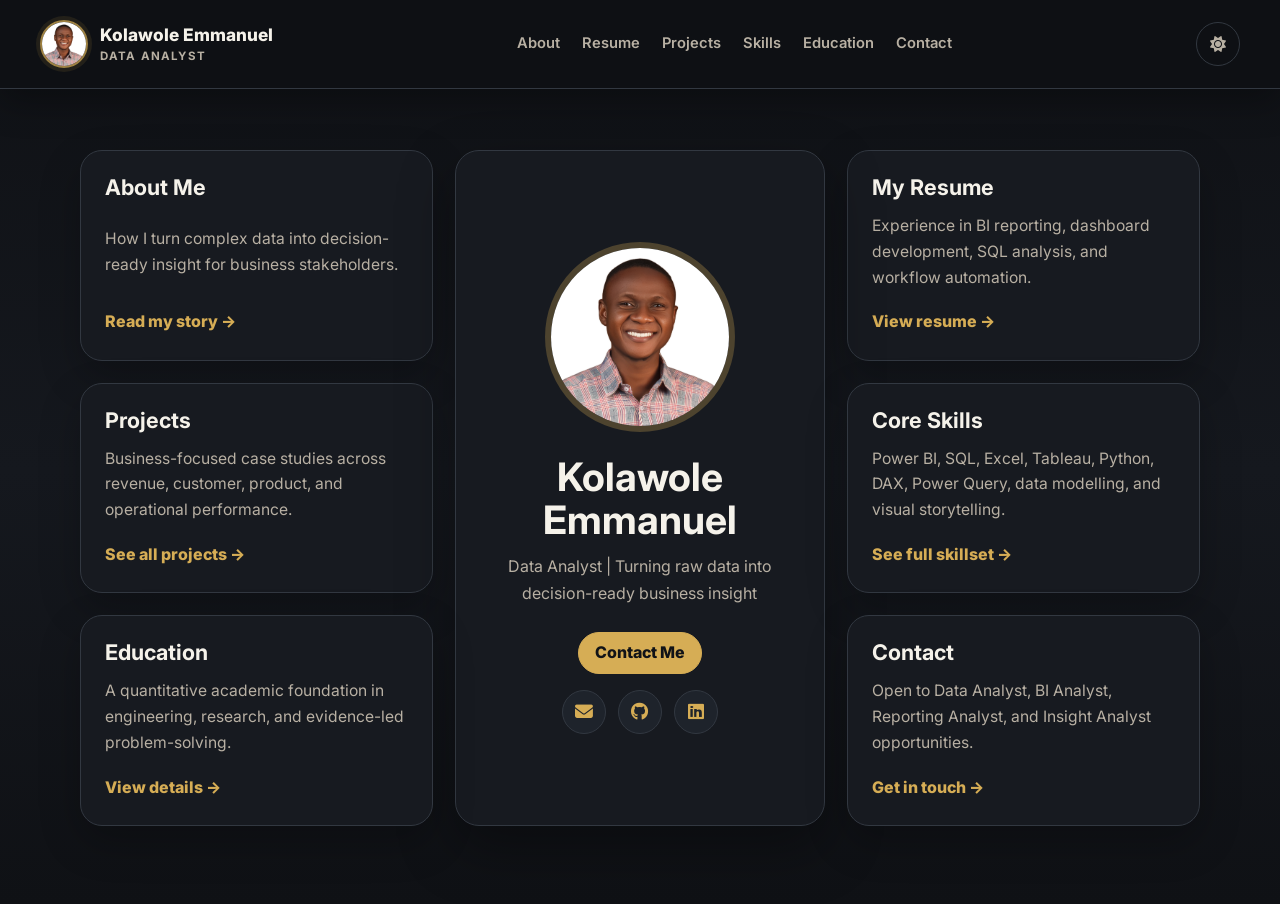
==== commit 03ec6171: "Polish data analytics portfolio" ====
--- a/index.html
+++ b/index.html
@@ -3,77 +3,92 @@
 <head>
     <meta charset="UTF-8">
     <meta name="viewport" content="width=device-width, initial-scale=1.0">
+    <meta name="description" content="Kolawole Emmanuel's data analytics portfolio, featuring business intelligence, dashboarding, SQL, Power BI, Tableau, Excel, and Python projects.">
     <title>Kolawole Emmanuel - Data Analyst Portfolio</title>
     <link rel="icon" type="image/png" sizes="32x32" href="favicon-32x32.png">
     <link rel="apple-touch-icon" href="favicon-32x32.png">
     <link rel="preconnect" href="https://fonts.googleapis.com">
     <link rel="preconnect" href="https://fonts.gstatic.com" crossorigin>
-    <link href="https://fonts.googleapis.com/css2?family=Inter:wght@400;500;600;700;800&display=swap" rel="stylesheet">
+    <link href="https://fonts.googleapis.com/css2?family=Inter:wght@400;500;600;700;800&amp;display=swap" rel="stylesheet">
     <link rel="stylesheet" href="https://cdnjs.cloudflare.com/ajax/libs/font-awesome/6.4.2/css/all.min.css">
     <link rel="stylesheet" href="assets/css/style.css">
 </head>
 <body class="simple-portfolio">
+    <a class="skip-link" href="#main-content">Skip to main content</a>
     <header class="simple-header">
-        <a class="simple-brand" href="index.html">Kolawole Emmanuel</a>
-        <nav class="simple-nav" aria-label="Main navigation">
-            <a href="about.html">About</a>
-            <a href="resume.html">Resume</a>
-            <a href="projects.html">Projects</a>
-            <a href="skills.html">Skills</a>
-            <a href="contact.html">Contact</a>
-        </nav>
+        <div class="nav-shell">
+            <a class="simple-brand" href="index.html" aria-label="Kolawole Emmanuel portfolio home">
+                <img src="assets/images/profile-pic.jpg" alt="">
+                <span><strong>Kolawole Emmanuel</strong><small>Data Analyst</small></span>
+            </a>
+            <button class="nav-toggle" type="button" aria-expanded="false" aria-controls="primary-navigation" aria-label="Open navigation menu">
+                <i class="fas fa-bars" aria-hidden="true"></i>
+            </button>
+            <nav class="simple-nav" id="primary-navigation" aria-label="Main navigation">
+                <a href="about.html">About</a>
+                <a href="resume.html">Resume</a>
+                <a href="projects.html">Projects</a>
+                <a href="skills.html">Skills</a>
+                <a href="education.html">Education</a>
+                <a href="contact.html">Contact</a>
+            </nav>
+            <button class="theme-toggle" type="button" aria-label="Switch to light theme" title="Switch to light theme">
+                <i class="fas fa-sun" aria-hidden="true"></i>
+            </button>
+        </div>
     </header>
 
-    <main class="home-hub">
+    <main class="home-hub" id="main-content">
         <section class="hub-grid" aria-label="Portfolio overview">
             <a class="hub-card" href="about.html">
                 <h2>About Me</h2>
-                <p>My background, analytical approach, and the kind of data work I enjoy doing.</p>
+                <p>How I turn complex data into decision-ready insight for business stakeholders.</p>
                 <span>Read my story →</span>
             </a>
 
             <a class="hub-card" href="resume.html">
                 <h2>My Resume</h2>
-                <p>A focused overview of my professional experience and project work.</p>
+                <p>Experience in BI reporting, dashboard development, SQL analysis, and workflow automation.</p>
                 <span>View resume →</span>
             </a>
 
             <a class="hub-card" href="projects.html">
                 <h2>Projects</h2>
-                <p>Selected analytics work across Power BI, Excel, sales, operations, and reporting.</p>
+                <p>Business-focused case studies across revenue, customer, product, and operational performance.</p>
                 <span>See all projects →</span>
             </a>
 
             <section class="hub-profile" aria-label="Profile">
                 <img src="assets/images/profile-pic.jpg" alt="Kolawole Emmanuel">
                 <h1>Kolawole Emmanuel</h1>
-                <p>Data Analyst || Turning raw data into clear business decisions</p>
+                <p>Data Analyst | Turning raw data into decision-ready business insight</p>
                 <a class="hub-button" href="contact.html">Contact Me</a>
                 <div class="home-social-links" aria-label="Social links">
                     <a href="mailto:emmakola20@gmail.com" aria-label="Email Kolawole Emmanuel"><i class="fas fa-envelope"></i></a>
-                    <a href="https://github.com/EmmaKola" target="_blank" aria-label="GitHub profile"><i class="fab fa-github"></i></a>
-                    <a href="https://www.linkedin.com/in/emmanuelokolawole" target="_blank" aria-label="LinkedIn profile"><i class="fab fa-linkedin"></i></a>
+                    <a href="https://github.com/EmmaKola" target="_blank" rel="noopener noreferrer" aria-label="GitHub profile"><i class="fab fa-github"></i></a>
+                    <a href="https://www.linkedin.com/in/emmanuelokolawole" target="_blank" rel="noopener noreferrer" aria-label="LinkedIn profile"><i class="fab fa-linkedin"></i></a>
                 </div>
             </section>
 
             <a class="hub-card" href="skills.html">
                 <h2>Core Skills</h2>
-                <p>Power BI, SQL, Excel, Python, Tableau, DAX, Power Query, and data storytelling.</p>
+                <p>Power BI, SQL, Excel, Tableau, Python, DAX, Power Query, data modelling, and visual storytelling.</p>
                 <span>See full skillset →</span>
             </a>
 
             <a class="hub-card" href="education.html">
                 <h2>Education</h2>
-                <p>M.Sc. Renewable Energy, M.Sc. Materials Science, and B.Sc. Engineering Physics.</p>
+                <p>A quantitative academic foundation in engineering, research, and evidence-led problem-solving.</p>
                 <span>View details →</span>
             </a>
 
             <a class="hub-card" href="contact.html">
                 <h2>Contact</h2>
-                <p>Open to data analyst, BI analyst, reporting, and dashboarding opportunities.</p>
+                <p>Open to Data Analyst, BI Analyst, Reporting Analyst, and Insight Analyst opportunities.</p>
                 <span>Get in touch →</span>
             </a>
         </section>
     </main>
+    <script src="assets/js/main.js" defer></script>
 </body>
 </html>
--- a/assets/css/style.css
+++ b/assets/css/style.css
@@ -883,12 +883,38 @@
     --simple-accent: #d6ad55;
     --simple-accent-dark: #b88b35;
     --simple-warm: #37b59d;
+    --simple-header: rgba(15, 17, 21, 0.9);
+    --simple-input: #111419;
+    --simple-chip: rgba(15, 17, 21, 0.55);
+    --simple-shadow: rgba(0, 0, 0, 0.3);
+    --simple-on-accent: #111317;
     font-family: 'Inter', var(--font-body);
     background:
         linear-gradient(180deg, #0f1115 0%, #15181e 52%, #0f1115 100%);
     color: var(--simple-ink);
     min-height: 100vh;
     line-height: 1.7;
+    padding-top: 88px;
+    transition: background-color 0.25s ease, color 0.25s ease;
+}
+
+.simple-portfolio[data-theme="light"] {
+    --simple-bg: #f4f6fa;
+    --simple-panel: #ffffff;
+    --simple-panel-soft: #f7f9fc;
+    --simple-ink: #172033;
+    --simple-muted: #566176;
+    --simple-border: #d7dde8;
+    --simple-accent: #9a6f18;
+    --simple-accent-dark: #76520f;
+    --simple-warm: #147a6c;
+    --simple-header: rgba(250, 251, 253, 0.94);
+    --simple-input: #ffffff;
+    --simple-chip: rgba(23, 32, 51, 0.05);
+    --simple-shadow: rgba(35, 45, 66, 0.13);
+    --simple-on-accent: #ffffff;
+    background: linear-gradient(180deg, #f8f9fc 0%, #eef2f7 55%, #f8f9fc 100%);
+    color-scheme: light;
 }
 
 .simple-portfolio a {
@@ -896,26 +922,75 @@
 }
 
 .simple-header {
-    width: min(1120px, calc(100% - 40px));
-    margin: 24px auto 0;
+    width: 100%;
+    min-height: 88px;
+    margin: 0;
+    padding: 17px 0;
+    position: fixed;
+    inset: 0 0 auto;
+    z-index: 1000;
+    text-align: left;
+    background: var(--simple-header);
+    border: 0;
+    border-bottom: 1px solid var(--simple-border);
+    border-radius: 0;
+    box-shadow: 0 12px 36px var(--simple-shadow);
+    backdrop-filter: blur(16px);
+    -webkit-backdrop-filter: blur(16px);
+}
+
+.nav-shell {
+    width: min(1200px, calc(100% - 48px));
+    min-height: 54px;
+    margin: 0 auto;
     display: flex;
     align-items: center;
     justify-content: space-between;
     gap: 24px;
-    padding: 16px 18px;
-    border-bottom: 1px solid var(--simple-border);
-    border: 1px solid var(--simple-border);
-    border-radius: 18px;
-    background: rgba(23, 26, 32, 0.92);
-    box-shadow: 0 18px 48px rgba(0, 0, 0, 0.28);
+    position: relative;
 }
 
 .simple-brand {
     color: var(--simple-ink);
-    font-size: 1.12rem;
-    font-weight: 800;
+    display: inline-flex;
+    align-items: center;
+    gap: 12px;
     letter-spacing: 0;
     white-space: nowrap;
+}
+
+.simple-brand:hover {
+    color: var(--simple-ink);
+    opacity: 1;
+}
+
+.simple-brand img {
+    width: 48px;
+    height: 48px;
+    border-radius: 50%;
+    object-fit: cover;
+    border: 2px solid rgba(214, 173, 85, 0.72);
+    box-shadow: 0 0 0 4px rgba(214, 173, 85, 0.1);
+}
+
+.simple-brand span {
+    display: grid;
+    line-height: 1.15;
+}
+
+.simple-brand strong {
+    color: var(--simple-ink);
+    font-size: 1.08rem;
+    font-weight: 800;
+}
+
+.simple-brand small {
+    color: var(--simple-muted);
+    font-size: 0.72rem;
+    font-weight: 700;
+    letter-spacing: 0.1em;
+    margin-top: 5px;
+    text-transform: uppercase;
 }
 
 .simple-portfolio .simple-nav {
@@ -925,23 +1000,93 @@
     backdrop-filter: none;
     display: flex;
     align-items: center;
-    gap: 8px;
+    gap: 2px;
     padding: 0;
     z-index: auto;
 }
 
 .simple-portfolio .simple-nav a {
-    color: #e7dfd2;
-    font-size: 0.95rem;
-    font-weight: 700;
-    padding: 8px 11px;
-    border-radius: 999px;
-}
-
-.simple-portfolio .simple-nav a:hover {
-    color: #0f1115;
+    color: var(--simple-muted);
+    font-size: 0.92rem;
+    font-weight: 600;
+    padding: 11px 10px;
+    border-radius: 10px;
+    position: relative;
+}
+
+.simple-portfolio .simple-nav a:hover,
+.simple-portfolio .simple-nav a[aria-current="page"] {
+    color: var(--simple-ink);
+    background: var(--simple-chip);
+    opacity: 1;
+}
+
+.simple-portfolio .simple-nav a::after {
+    content: '';
+    position: absolute;
+    left: 10px;
+    right: 10px;
+    bottom: 3px;
+    height: 2px;
+    border-radius: 2px;
     background: var(--simple-accent);
-    opacity: 1;
+    transform: scaleX(0);
+    transition: transform 0.2s ease;
+}
+
+.simple-portfolio .simple-nav a:hover::after,
+.simple-portfolio .simple-nav a[aria-current="page"]::after {
+    transform: scaleX(1);
+}
+
+.theme-toggle,
+.nav-toggle {
+    width: 44px;
+    height: 44px;
+    flex: 0 0 44px;
+    display: inline-grid;
+    place-items: center;
+    color: var(--simple-muted);
+    background: transparent;
+    border: 1px solid var(--simple-border);
+    border-radius: 50%;
+    cursor: pointer;
+    font: inherit;
+    transition: color 0.2s ease, border-color 0.2s ease, background-color 0.2s ease, transform 0.2s ease;
+}
+
+.theme-toggle:hover,
+.nav-toggle:hover {
+    color: var(--simple-ink);
+    border-color: var(--simple-accent);
+    background: var(--simple-chip);
+    transform: translateY(-1px);
+}
+
+.nav-toggle {
+    display: none;
+}
+
+.skip-link {
+    position: fixed;
+    top: 12px;
+    left: 12px;
+    z-index: 2000;
+    padding: 10px 14px;
+    color: var(--simple-on-accent) !important;
+    background: var(--simple-accent);
+    border-radius: 8px;
+    font-weight: 800;
+    transform: translateY(-160%);
+}
+
+.skip-link:focus {
+    transform: translateY(0);
+}
+
+.simple-portfolio :focus-visible {
+    outline: 3px solid var(--simple-accent);
+    outline-offset: 3px;
 }
 
 .home-hub {
@@ -1124,7 +1269,7 @@
     padding: 8px 12px;
     border: 1px solid var(--simple-border);
     border-radius: 999px;
-    background: rgba(23, 26, 32, 0.72);
+    background: var(--simple-panel);
 }
 
 .page-back a:hover {
@@ -1309,7 +1454,7 @@
     font-size: 0.82rem;
     font-weight: 700;
     padding: 5px 9px;
-    background: rgba(15, 17, 21, 0.55);
+    background: var(--simple-chip);
 }
 
 .simple-tags .tag-action {
@@ -1325,6 +1470,22 @@
 .simple-tags .tag-action:hover {
     background: var(--simple-accent-dark);
     border-color: var(--simple-accent-dark);
+    opacity: 1;
+}
+
+.simple-tags .tag-secondary {
+    border: 1px solid var(--simple-accent);
+    border-radius: 999px;
+    color: var(--simple-accent);
+    font-size: 0.82rem;
+    font-weight: 800;
+    padding: 5px 11px;
+    background: transparent;
+}
+
+.simple-tags .tag-secondary:hover {
+    color: var(--simple-ink);
+    background: var(--simple-chip);
     opacity: 1;
 }
 
@@ -1387,7 +1548,7 @@
     font-family: inherit;
     font-size: 1rem;
     color: var(--simple-ink);
-    background: #111419;
+    background: var(--simple-input);
 }
 
 .simple-form input:focus,
@@ -1408,15 +1569,46 @@
     margin-top: 14px;
 }
 
-@media (max-width: 900px) {
-    .simple-header {
-        align-items: flex-start;
+@media (max-width: 880px) {
+    .nav-shell {
+        display: grid;
+        grid-template-columns: minmax(0, 1fr) auto auto;
+        gap: 10px;
+    }
+
+    .nav-toggle {
+        display: inline-grid;
+    }
+
+    .simple-portfolio .simple-nav {
+        position: absolute;
+        top: calc(100% + 12px);
+        right: 0;
+        width: min(360px, 100%);
+        display: none;
+        align-items: stretch;
         flex-direction: column;
-    }
-
-    .simple-portfolio .simple-nav {
-        flex-wrap: wrap;
-        gap: 12px 16px;
+        gap: 2px;
+        padding: 10px;
+        background: var(--simple-panel);
+        border: 1px solid var(--simple-border);
+        border-radius: 18px;
+        box-shadow: 0 18px 48px var(--simple-shadow);
+    }
+
+    .simple-portfolio .simple-nav.is-open {
+        display: flex;
+    }
+
+    .simple-portfolio .simple-nav a {
+        width: 100%;
+        padding: 11px 12px;
+    }
+
+    .simple-portfolio .simple-nav a::after {
+        left: 12px;
+        right: auto;
+        width: 32px;
     }
 
     .hub-grid {
@@ -1439,14 +1631,42 @@
 }
 
 @media (max-width: 560px) {
-    .simple-header,
     .home-hub,
     .simple-main {
         width: min(100% - 24px, 1120px);
     }
 
     .simple-header {
-        margin-top: 16px;
+        min-height: 78px;
+        padding: 12px 0;
+    }
+
+    .simple-portfolio {
+        padding-top: 78px;
+    }
+
+    .nav-shell {
+        width: calc(100% - 24px);
+    }
+
+    .simple-brand img {
+        width: 42px;
+        height: 42px;
+    }
+
+    .simple-brand strong {
+        font-size: 0.96rem;
+    }
+
+    .simple-brand small {
+        display: none;
+    }
+
+    .theme-toggle,
+    .nav-toggle {
+        width: 40px;
+        height: 40px;
+        flex-basis: 40px;
     }
 
     .home-hub {
@@ -1636,6 +1856,31 @@
 /* -----------------------------------------
    NOVA MED SOLUTIONS PAGE STYLES
 ------------------------------------------*/
+
+.project-page main {
+    color: var(--dark-text-color);
+}
+
+.project-page .hero-btn {
+    color: var(--primary-color);
+}
+
+.project-page .hero-btn.secondary {
+    color: var(--white-color);
+}
+
+.project-page .card,
+.project-page .accordion-content {
+    color: var(--dark-text-color);
+}
+
+.project-page .tabs {
+    color: var(--dark-text-color);
+}
+
+.simple-portfolio.project-page .card:hover {
+    transform: translateY(-2px);
+}
 
 /* Back Button */
 .back-btn {
@@ -1798,6 +2043,16 @@
 
     .project-hero .hero-content h1 {
         font-size: 2.25rem;
+    }
+
+    .project-page .tabs {
+        flex-wrap: wrap;
+        gap: 6px;
+        padding: 0 12px;
+    }
+
+    .project-page .tab-btn {
+        padding: 0.72rem 0.85rem;
     }
 }
 
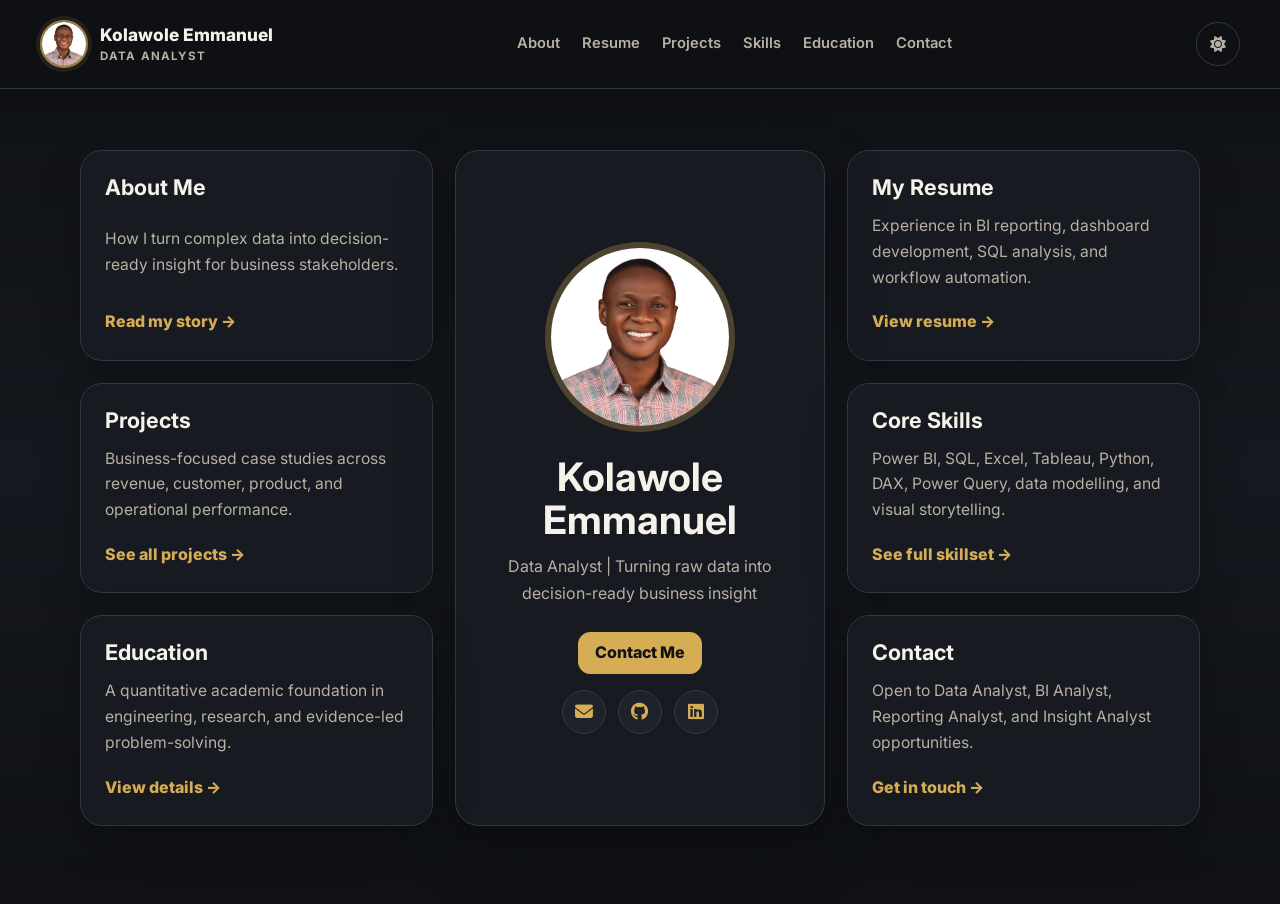
==== commit 5974fd8c: "Update education card, resume/CV, and portfolio polish - Education: change undergraduate B.Sc. card " ====
--- a/index.html
+++ b/index.html
@@ -5,6 +5,15 @@
     <meta name="viewport" content="width=device-width, initial-scale=1.0">
     <meta name="description" content="Kolawole Emmanuel's data analytics portfolio, featuring business intelligence, dashboarding, SQL, Power BI, Tableau, Excel, and Python projects.">
     <title>Kolawole Emmanuel - Data Analyst Portfolio</title>
+    <link rel="canonical" href="https://emmakola.github.io/index.html">
+    <meta name="theme-color" content="#0f1115">
+    <meta property="og:type" content="website">
+    <meta property="og:site_name" content="Kolawole Emmanuel">
+    <meta property="og:title" content="Kolawole Emmanuel - Data Analyst Portfolio">
+    <meta property="og:description" content="Data analytics portfolio featuring business intelligence, dashboarding, SQL, Power BI, Tableau, Excel, and Python projects.">
+    <meta property="og:url" content="https://emmakola.github.io/index.html">
+    <meta property="og:image" content="https://emmakola.github.io/assets/images/profile-pic.jpg">
+    <meta name="twitter:card" content="summary">
     <link rel="icon" type="image/png" sizes="32x32" href="favicon-32x32.png">
     <link rel="apple-touch-icon" href="favicon-32x32.png">
     <link rel="preconnect" href="https://fonts.googleapis.com">
--- a/assets/css/style.css
+++ b/assets/css/style.css
@@ -1201,6 +1201,7 @@
 
 .hub-button {
     margin: 0 auto;
+    border-radius: 12px;
 }
 
 .home-social-links {
@@ -1326,6 +1327,18 @@
     border-left: 4px solid var(--simple-warm);
     padding: 16px 0 16px 18px;
     margin: 12px 0;
+}
+
+.resume-list {
+    color: var(--simple-muted);
+    margin: 6px 0 8px;
+    padding-left: 20px;
+    display: grid;
+    gap: 8px;
+}
+
+.resume-list li {
+    line-height: 1.6;
 }
 
 .education-card-list {
